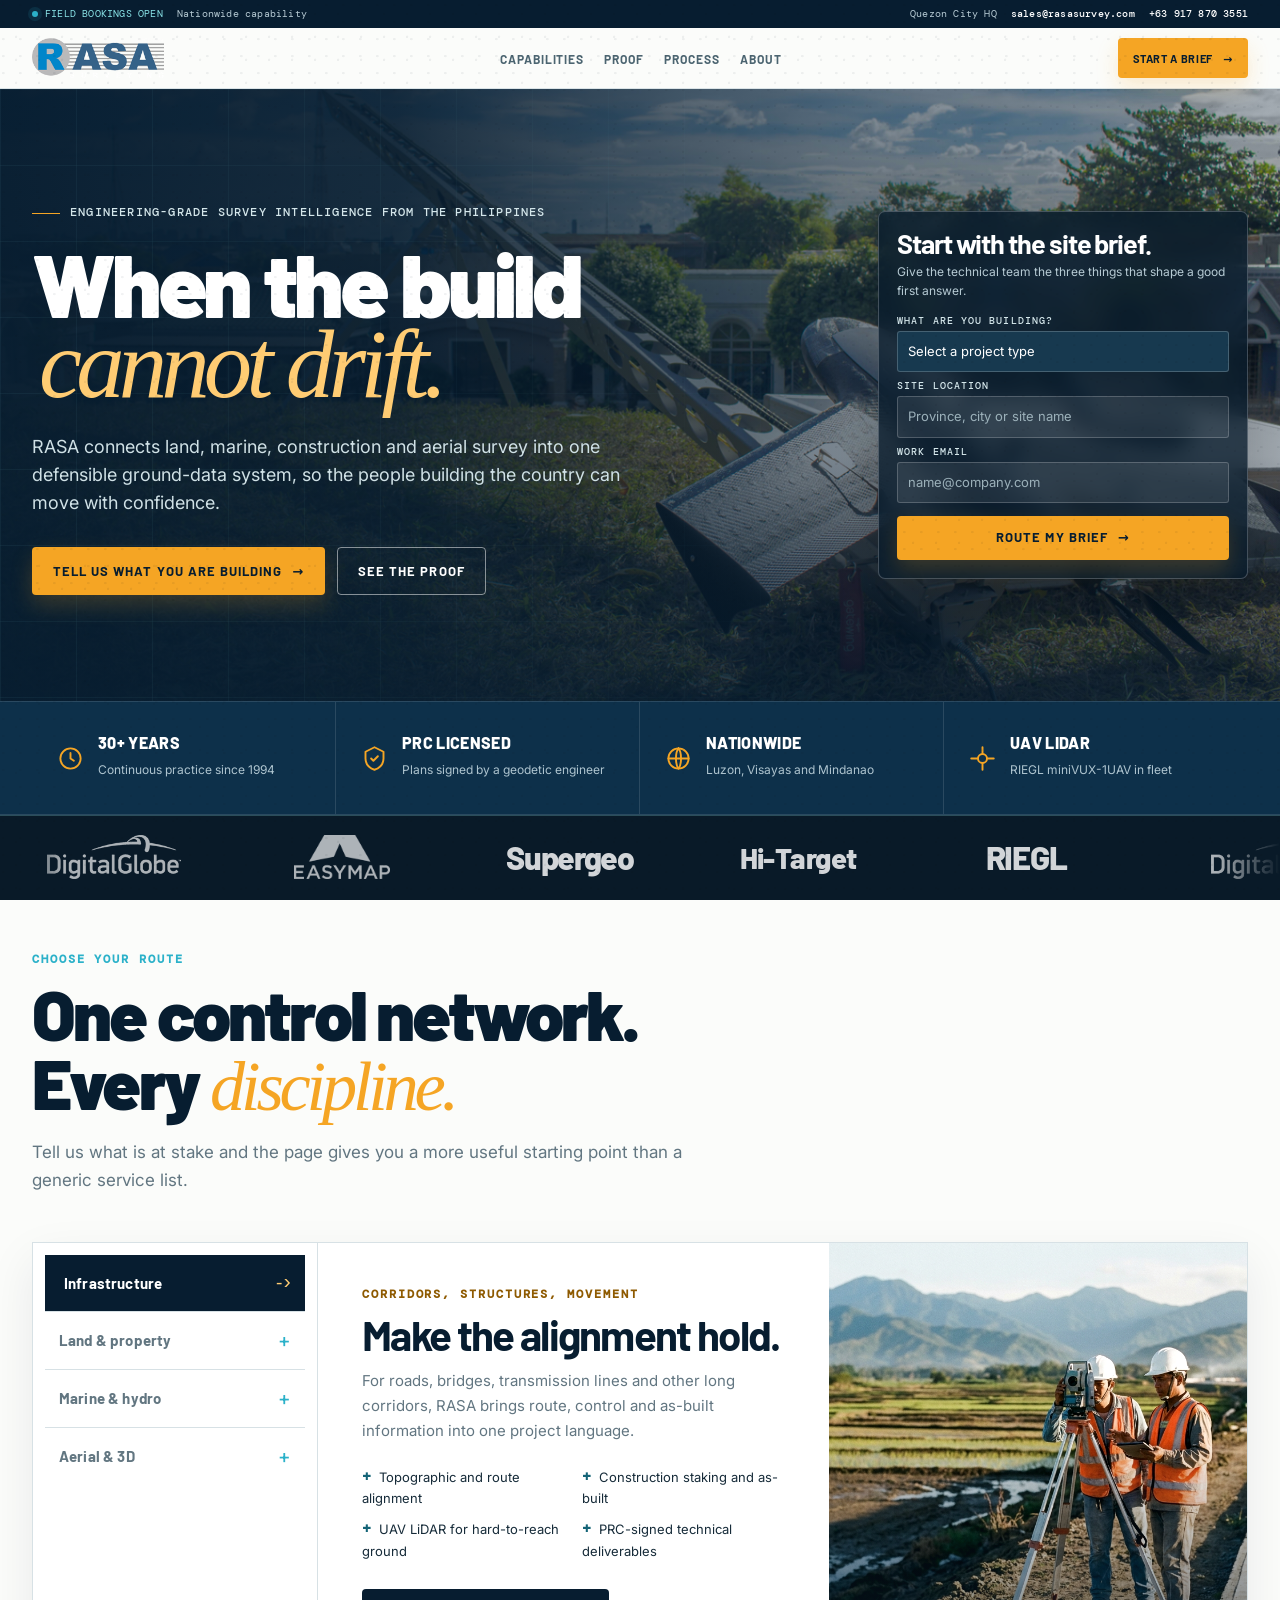
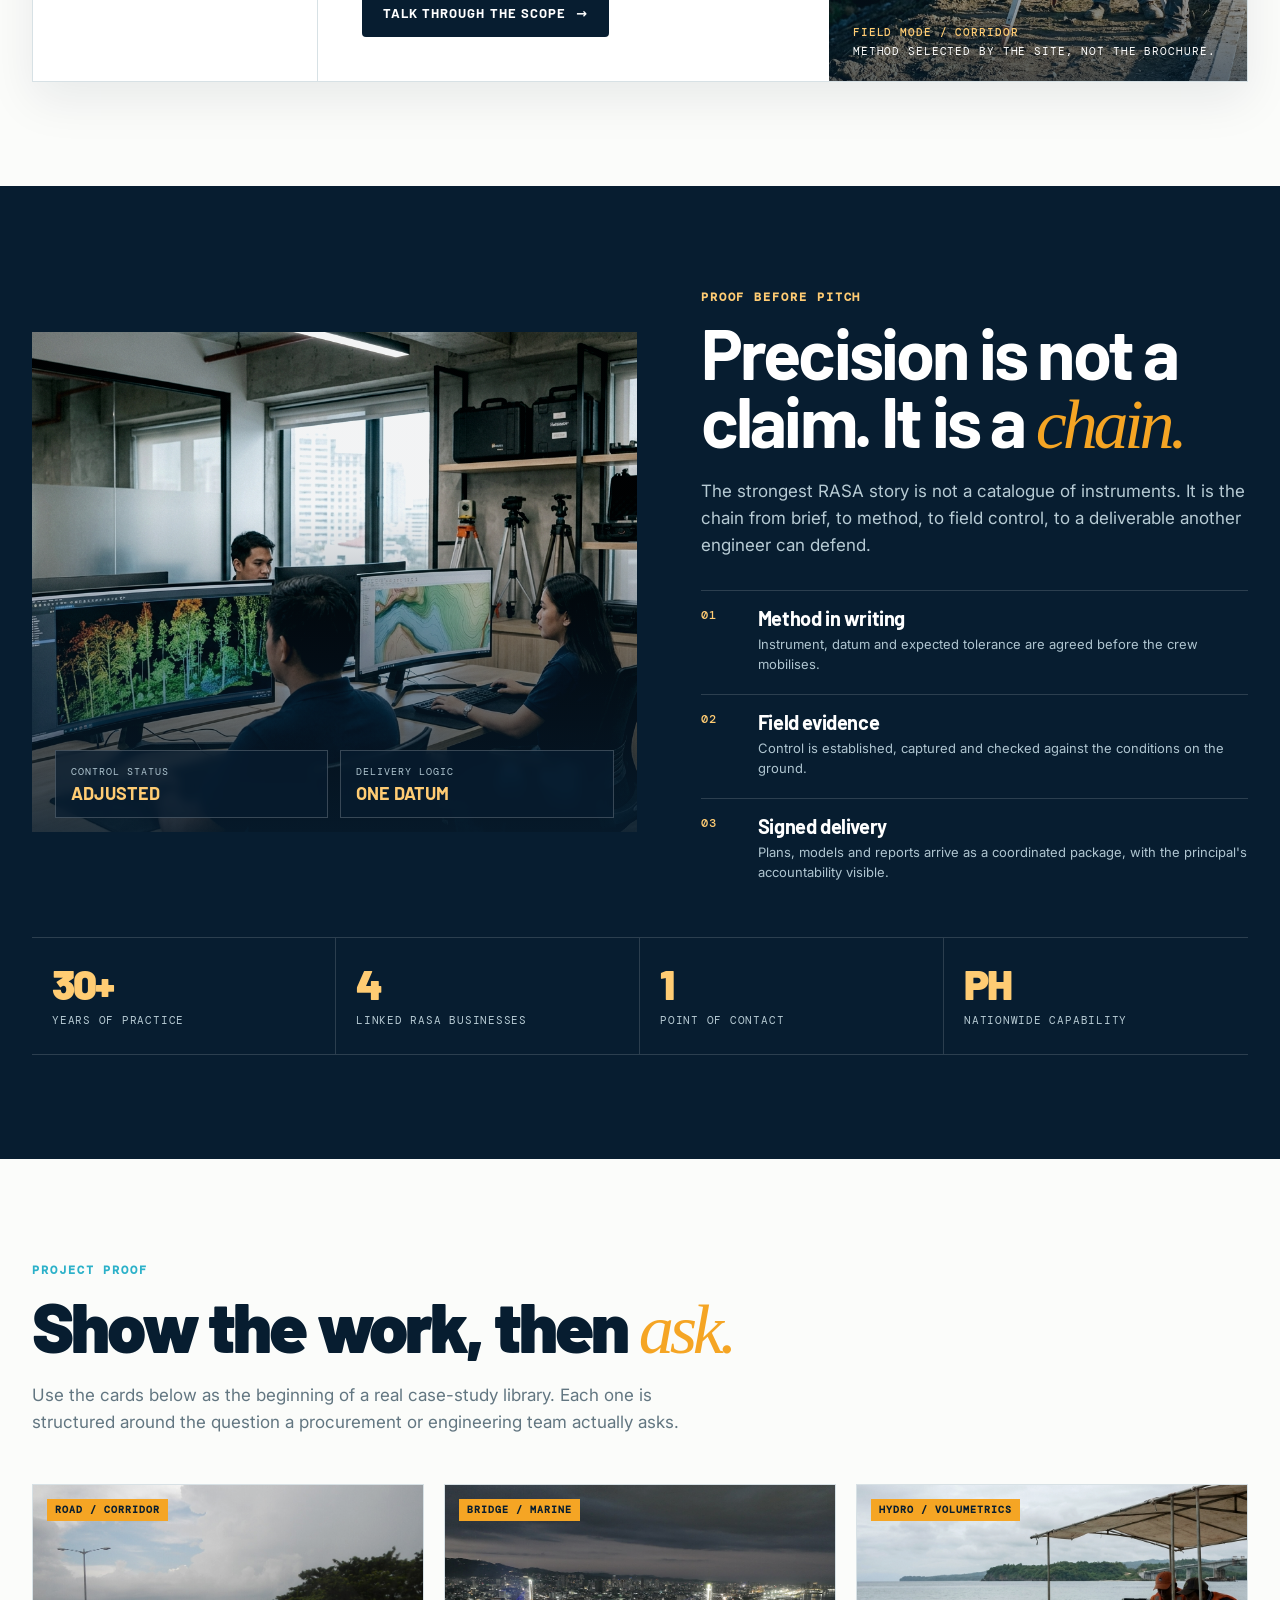
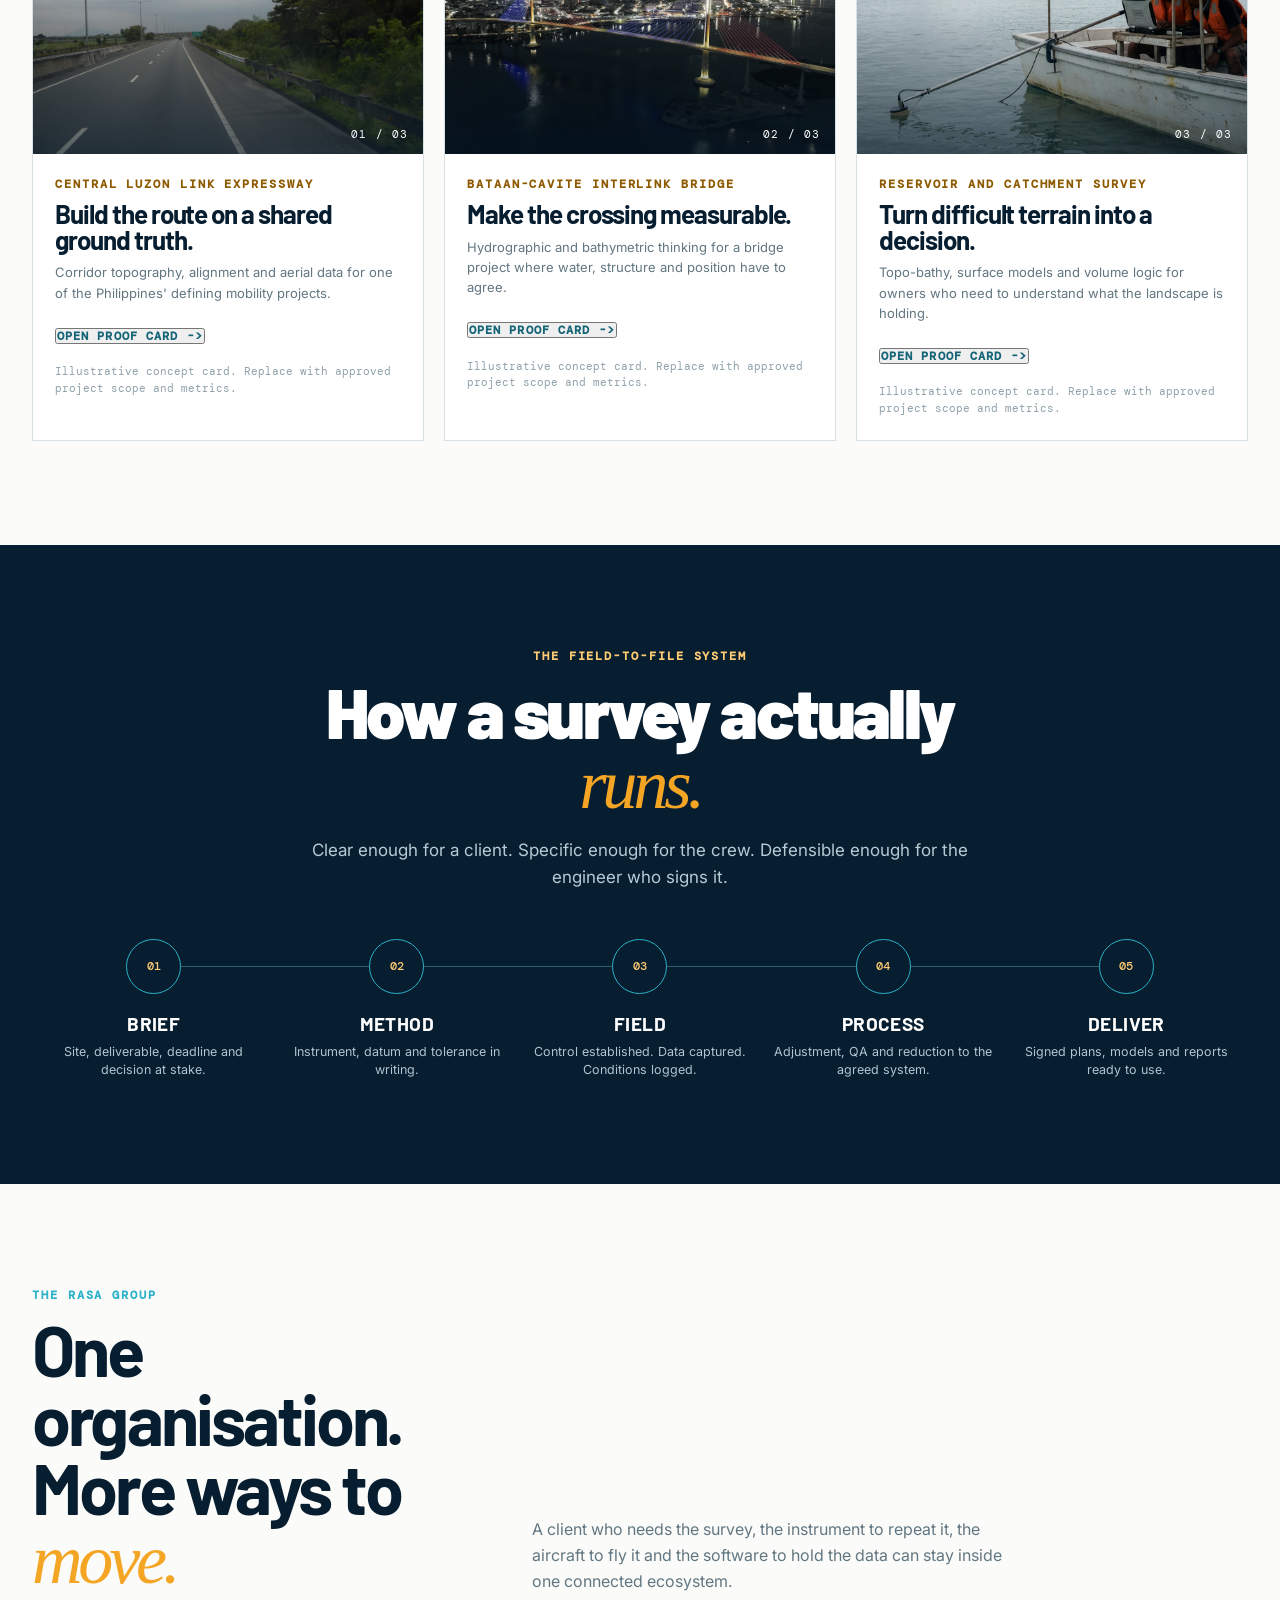
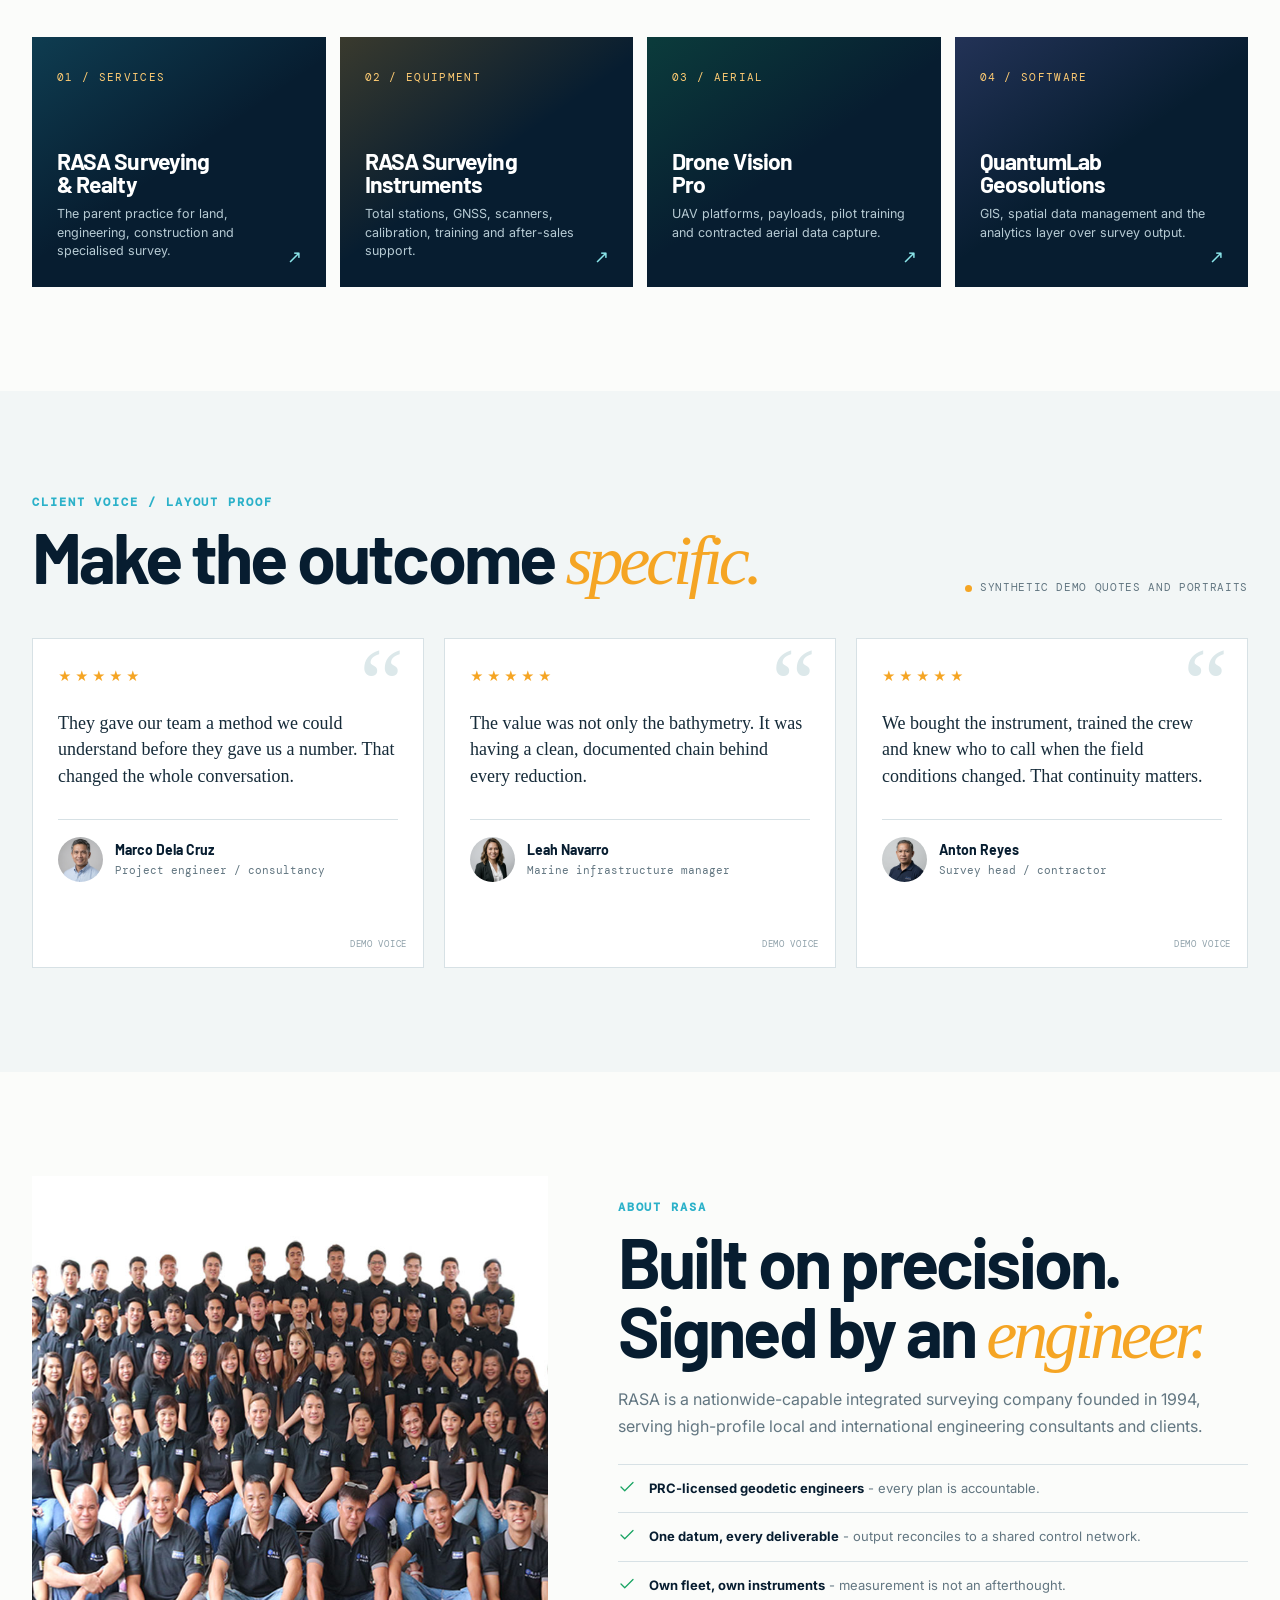
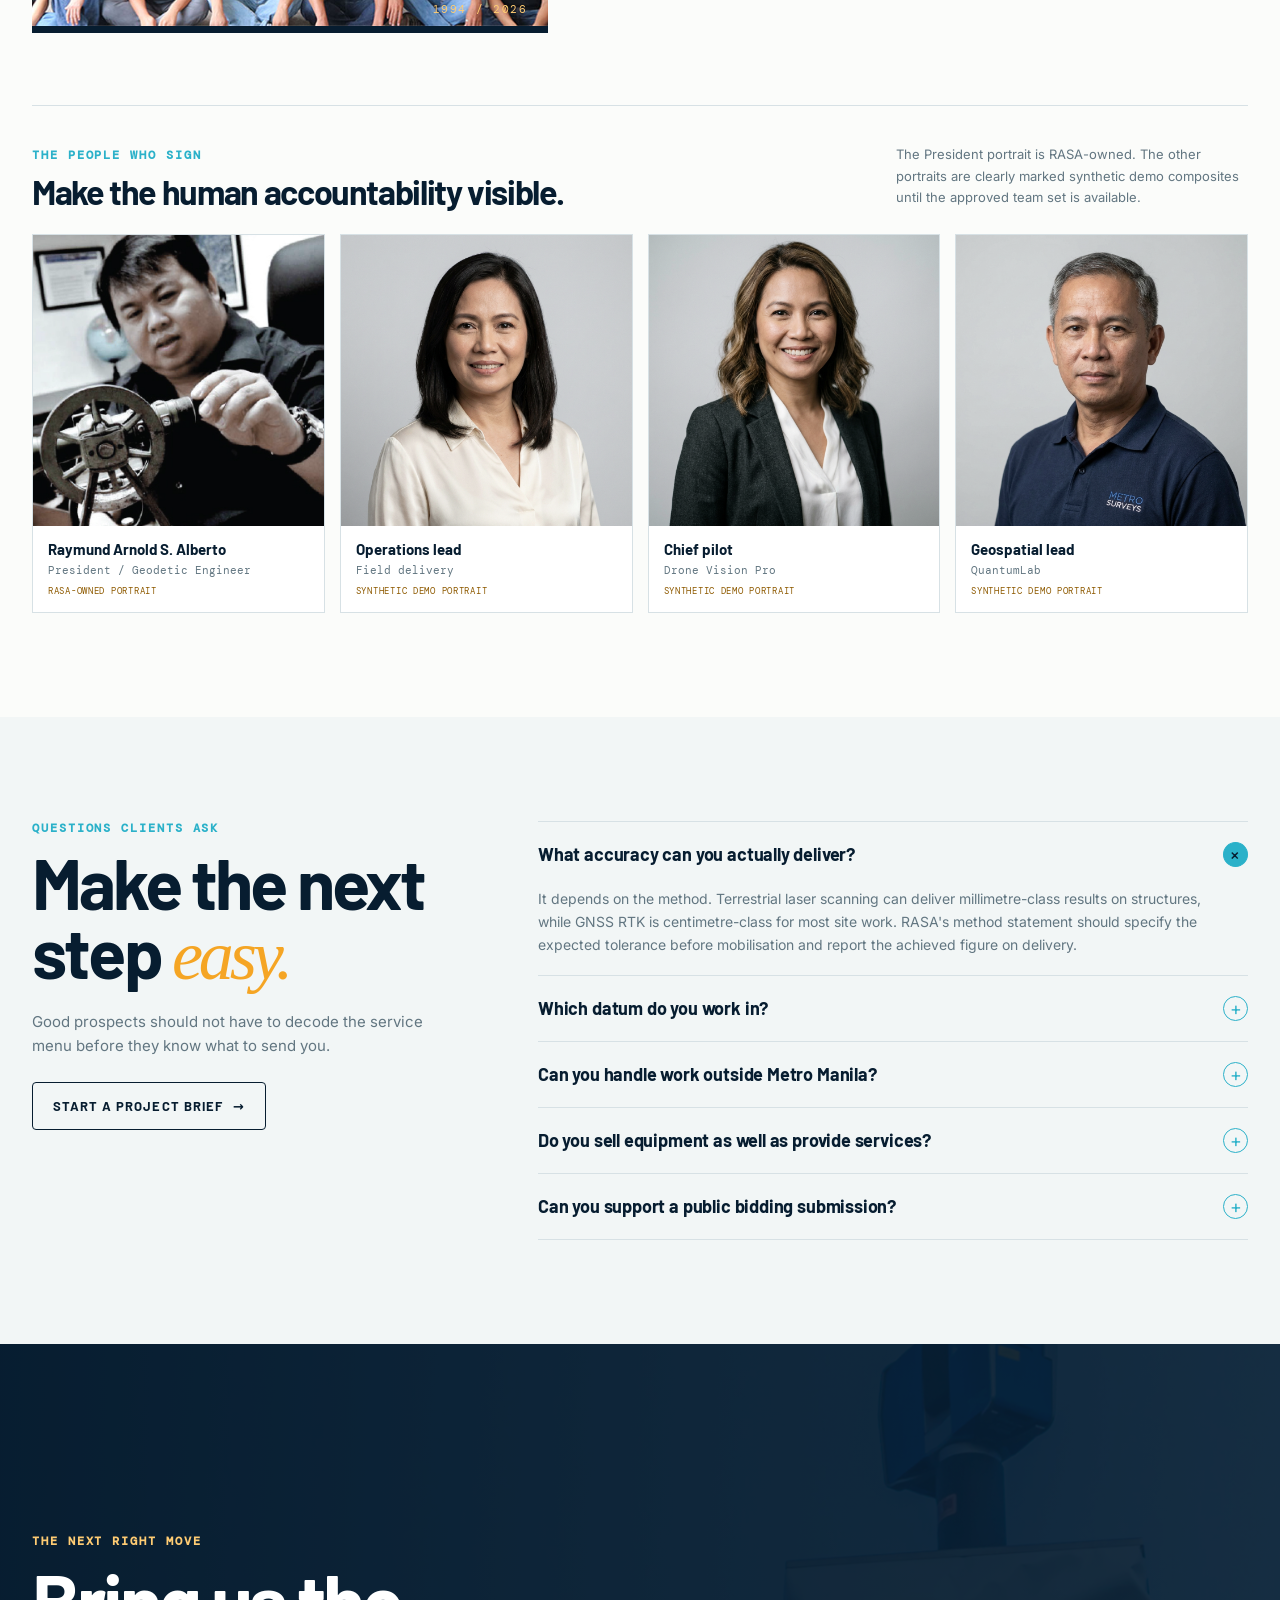
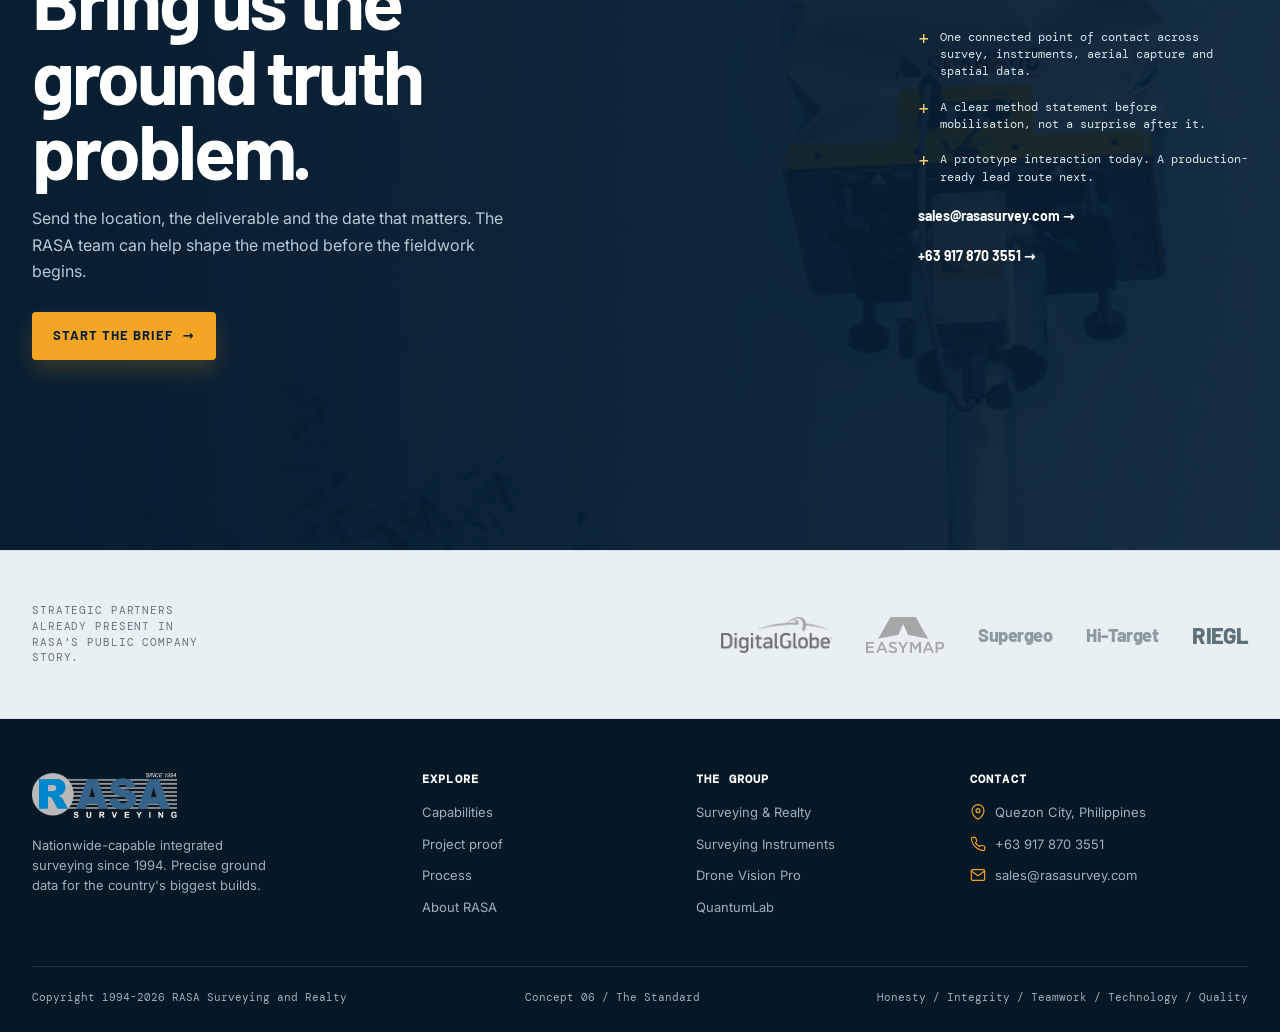
==== concepts/06-the-standard.html @ 4e01071c "Publish RASA Surveying website concept" ====
<!DOCTYPE html>
<html lang="en">
<head>
<meta charset="utf-8">
<meta name="viewport" content="width=device-width, initial-scale=1">
<meta name="description" content="RASA Surveying and Realty. Engineering-grade survey intelligence for Philippine infrastructure, land, marine, construction and aerial projects.">
<title>Concept 06 - The Standard - RASA</title>
<link rel="preconnect" href="https://fonts.googleapis.com">
<link rel="preconnect" href="https://fonts.gstatic.com" crossorigin>
<link href="https://fonts.googleapis.com/css2?family=Barlow:wght@500;600;700;800;900&family=DM+Mono:wght@400;500&family=Inter:wght@400;500;600;700&display=swap" rel="stylesheet">
<style>
:root{
  --navy:#071D30;--navy-2:#0D304A;--navy-3:#154A6B;--teal:#2BB1C9;--teal-2:#8AE4E8;
  --amber:#F5A524;--amber-2:#FFCC73;--ink:#162B39;--muted:#627681;--muted-2:#8FA1AA;
  --line:#D7E1E5;--surface:#F2F6F6;--paper:#FBFCFA;--white:#fff;--ok:#19A463;
  --display:'Barlow',system-ui,sans-serif;--body:'Inter',system-ui,sans-serif;--mono:'DM Mono',monospace;
  --ease:cubic-bezier(.23,1,.32,1);--max:1320px;
}
*{box-sizing:border-box;margin:0;padding:0}
html{scroll-behavior:smooth;scroll-padding-top:76px}
body{background:var(--paper);color:var(--ink);font:16px/1.65 var(--body);-webkit-font-smoothing:antialiased;padding-bottom:54px}
body::before{content:"";position:fixed;inset:0;z-index:1000;pointer-events:none;opacity:.06;mix-blend-mode:multiply;background-image:radial-gradient(circle at 20% 30%,#0b1f2b 0 1px,transparent 1.5px),radial-gradient(circle at 70% 60%,#0b1f2b 0 1px,transparent 1.5px);background-size:17px 17px,23px 23px}
a{color:inherit;text-decoration:none}button,input,select,textarea{font:inherit}button{cursor:pointer}img{max-width:100%}
.wrap{width:min(var(--max),calc(100% - 64px));margin:0 auto}.eyebrow{color:var(--teal);font:700 12px/1.2 var(--mono);letter-spacing:.16em;text-transform:uppercase;margin-bottom:13px}.eyebrow.light{color:var(--amber-2)}
h1,h2,h3,h4{font-family:var(--display);line-height:.98;letter-spacing:-.04em}h1 em,h2 em{font-family:Georgia,serif;font-style:italic;font-weight:400;letter-spacing:-.06em;color:var(--amber)}
.btn{display:inline-flex;align-items:center;justify-content:center;gap:10px;min-height:48px;border:1px solid transparent;border-radius:4px;padding:13px 20px;font:700 13px/1 var(--display);letter-spacing:.08em;text-transform:uppercase;transition:background-color .2s var(--ease),border-color .2s var(--ease),color .2s var(--ease),transform .14s var(--ease),box-shadow .2s var(--ease)}
.btn:hover{transform:translateY(-2px)}.btn:active{transform:scale(.97)}.btn-primary{background:var(--amber);color:var(--navy);box-shadow:0 10px 22px rgba(245,165,36,.2)}.btn-primary:hover{background:var(--amber-2);box-shadow:0 14px 30px rgba(245,165,36,.28)}.btn-ghost{border-color:rgba(255,255,255,.5);color:#fff;background:transparent}.btn-ghost:hover{border-color:#fff;background:#fff;color:var(--navy)}.btn-dark{background:var(--navy);color:#fff}.btn-dark:hover{background:var(--navy-3)}.btn-outline{border-color:var(--navy);color:var(--navy);background:transparent}.btn-outline:hover{background:var(--navy);color:#fff}
.icon{width:20px;height:20px;display:inline-block;flex:0 0 auto}.icon svg{width:100%;height:100%;stroke:currentColor;fill:none;stroke-width:1.7;stroke-linecap:round;stroke-linejoin:round}

/* top furniture */
.util{background:var(--navy);color:#B7CBD4;font:12px/1.2 var(--mono);letter-spacing:.02em}.util .wrap{height:38px;display:flex;align-items:center;justify-content:space-between;gap:20px}.util .left,.util .right{display:flex;align-items:center;gap:18px}.util b{color:#fff;font-weight:500}.util .pulse{display:inline-flex;align-items:center;gap:7px;color:var(--teal-2)}.util .pulse::before{content:"";width:6px;height:6px;border-radius:50%;background:var(--teal);box-shadow:0 0 0 4px rgba(43,177,201,.12)}
.nav{position:sticky;top:0;z-index:80;background:rgba(251,252,250,.94);backdrop-filter:blur(14px);border-bottom:1px solid rgba(215,225,229,.88)}.nav .wrap{height:76px;display:flex;align-items:center;justify-content:space-between;gap:28px}.logo img{display:block;width:154px;height:auto}.navlinks{display:flex;align-items:center;gap:27px;list-style:none}.navlinks a{padding:6px 0;border-bottom:2px solid transparent;color:#4C6571;font:700 13px/1 var(--display);letter-spacing:.08em;text-transform:uppercase;transition:color .2s var(--ease),border-color .2s var(--ease)}.navlinks a:hover,.navlinks a.active{color:var(--navy);border-color:var(--amber)}.menu-btn{display:none;border:0;background:transparent;color:var(--navy);font-size:26px;line-height:1}.nav-cta{white-space:nowrap}

/* hero */
.hero{position:relative;isolation:isolate;min-height:670px;overflow:hidden;background:var(--navy);color:#fff}.hero-media,.hero-media::after{position:absolute;inset:0}.hero-media img{width:100%;height:100%;object-fit:cover;object-position:58% 51%;filter:saturate(.86) contrast(1.08)}.hero-media::after{content:"";background:linear-gradient(90deg,rgba(7,29,48,.98) 0%,rgba(7,29,48,.91) 31%,rgba(7,29,48,.52) 66%,rgba(7,29,48,.36) 100%),linear-gradient(0deg,rgba(7,29,48,.72),transparent 40%)}.hero-grid{position:absolute;inset:0;opacity:.18;background-image:linear-gradient(rgba(138,228,232,.3) 1px,transparent 1px),linear-gradient(90deg,rgba(138,228,232,.3) 1px,transparent 1px);background-size:76px 76px;mask-image:linear-gradient(90deg,#000,transparent 74%)}.hero .wrap{position:relative;z-index:2;min-height:670px;display:grid;grid-template-columns:minmax(0,1fr) 370px;align-items:center;gap:74px;padding-top:72px;padding-bottom:72px}.hero-copy{max-width:760px}.hero-kicker{display:inline-flex;align-items:center;gap:10px;margin-bottom:22px;color:#D5E7EB;font:500 12px/1.3 var(--mono);letter-spacing:.1em;text-transform:uppercase}.hero-kicker::before{content:"";width:28px;height:1px;background:var(--amber)}.hero h1{max-width:750px;font-size:clamp(56px,7vw,100px);font-weight:900;line-height:.88;margin-bottom:26px}.hero h1 em{display:block;margin-left:7px;font-size:1.08em;color:var(--amber-2)}.hero .lede{max-width:610px;margin-bottom:31px;color:#D0E1E6;font-size:18px;line-height:1.55}.hero-actions{display:flex;align-items:center;gap:12px;flex-wrap:wrap}.hero-meta{display:flex;flex-wrap:wrap;gap:18px;margin-top:35px;padding-top:20px;border-top:1px solid rgba(255,255,255,.18);color:#B7CBD4;font:12px/1.4 var(--mono);text-transform:uppercase;letter-spacing:.06em}.hero-meta b{display:block;margin-bottom:3px;color:#fff;font:800 17px/1 var(--display);letter-spacing:-.01em}.brief-card{align-self:end;margin-bottom:12px;border:1px solid rgba(255,255,255,.22);border-radius:7px;background:rgba(8,28,44,.78);box-shadow:0 24px 70px rgba(0,0,0,.22);backdrop-filter:blur(10px);padding:25px}.brief-card::before{content:"01 / 03";display:block;margin-bottom:25px;color:var(--amber-2);font:500 11px/1 var(--mono);letter-spacing:.14em}.brief-card h2{font-size:30px;color:#fff;margin-bottom:9px}.brief-card p{margin-bottom:20px;color:#B7CBD4;font-size:13px;line-height:1.55}.field{margin-bottom:11px}.field label{display:block;margin-bottom:6px;color:#D5E7EB;font:500 10px/1.2 var(--mono);letter-spacing:.11em;text-transform:uppercase}.field input,.field select,.field textarea{width:100%;border:1px solid rgba(255,255,255,.2);border-radius:3px;background:rgba(255,255,255,.08);color:#fff;outline:none;padding:11px 12px;font-size:13px}.field select{appearance:none;background-color:#17394f}.field input::placeholder{color:#9CB1BA}.field input:focus,.field select:focus,.field textarea:focus{border-color:var(--teal-2);box-shadow:0 0 0 3px rgba(138,228,232,.12)}.brief-card .btn{width:100%;margin-top:5px}.form-note{margin-top:13px!important;margin-bottom:0!important;color:#8FA1AA!important;font-size:11px!important}.form-success{display:none;margin-top:14px;color:var(--teal-2);font:500 12px/1.45 var(--mono)}.brief-card.sent .form-success{display:block}
.folio{position:absolute;z-index:3;right:32px;bottom:25px;color:rgba(255,255,255,.58);font:11px/1 var(--mono);letter-spacing:.14em;text-transform:uppercase}.folio::before{content:"";display:inline-block;width:42px;height:1px;margin:0 10px 4px 0;background:var(--amber)}

/* proof rail */
.rail{background:var(--navy-2);color:#fff;border-top:1px solid rgba(255,255,255,.12);border-bottom:1px solid rgba(255,255,255,.12)}.rail .wrap{display:grid;grid-template-columns:repeat(4,1fr)}.rail-item{min-height:112px;display:flex;align-items:center;gap:14px;padding:22px 25px;border-right:1px solid rgba(255,255,255,.12)}.rail-item:last-child{border-right:0}.rail-item .icon{color:var(--amber);width:27px;height:27px}.rail-item b{display:block;margin-bottom:4px;color:#fff;font:800 16px/1 var(--display);letter-spacing:.02em;text-transform:uppercase}.rail-item span{color:#AFC5D0;font-size:12px;line-height:1.35}

/* shared section */
section{padding:104px 0}.section-head{max-width:760px;margin-bottom:48px}.section-head.center{margin-right:auto;margin-left:auto;text-align:center}.section-head h2{color:var(--navy);font-size:clamp(42px,5.5vw,72px);font-weight:900}.section-head p{max-width:60ch;margin-top:18px;color:var(--muted);font-size:17px;line-height:1.6}.section-head.center p{margin-right:auto;margin-left:auto}.surface{background:var(--surface)}.dark{background:var(--navy);color:#fff}.dark h2{color:#fff}.dark .section-head p{color:#B7CBD4}

/* service selector */
.selector{display:grid;grid-template-columns:285px minmax(0,1fr);border:1px solid var(--line);background:var(--white);box-shadow:0 18px 45px rgba(7,29,48,.08)}.selector-tabs{border-right:1px solid var(--line);padding:12px}.selector-tabs button{width:100%;display:flex;align-items:center;justify-content:space-between;gap:10px;border:0;border-bottom:1px solid var(--line);background:transparent;color:var(--muted);padding:19px 14px;text-align:left;font:700 15px/1.2 var(--display);letter-spacing:.01em;transition:background .2s var(--ease),color .2s var(--ease),padding .2s var(--ease)}.selector-tabs button:last-child{border-bottom:0}.selector-tabs button::after{content:"+";color:var(--teal);font:500 19px/1 var(--body)}.selector-tabs button:hover{padding-left:19px;color:var(--navy)}.selector-tabs button.active{background:var(--navy);color:#fff;padding-left:19px}.selector-tabs button.active::after{content:"->";color:var(--amber-2);font:500 14px/1 var(--mono)}.selector-panel{display:grid;grid-template-columns:1.1fr .9fr;min-height:390px}.selector-copy{padding:44px}.selector-copy .eyebrow{color:var(--amber-2)}.selector-copy h3{color:var(--navy);font-size:42px;margin-bottom:14px}.selector-copy p{max-width:52ch;color:var(--muted);font-size:15px}.selector-copy ul{display:grid;grid-template-columns:1fr 1fr;gap:10px 18px;margin:23px 0 27px;list-style:none;color:var(--ink);font-size:13px}.selector-copy li::before{content:"+";display:inline-block;margin-right:8px;color:var(--teal);font:700 15px/1 var(--mono)}.selector-media{position:relative;min-height:390px;background:var(--navy);overflow:hidden}.selector-media img{width:100%;height:100%;object-fit:cover;filter:saturate(.82) contrast(1.08)}.selector-media::after{content:"";position:absolute;inset:0;background:linear-gradient(0deg,rgba(7,29,48,.66),transparent 55%)}.media-caption{position:absolute;z-index:2;left:24px;right:24px;bottom:22px;color:#fff;font:11px/1.4 var(--mono);letter-spacing:.08em;text-transform:uppercase}.media-caption b{display:block;margin-bottom:4px;color:var(--amber-2);font-weight:500}

/* proof */
.proof-layout{display:grid;grid-template-columns:1.05fr .95fr;gap:64px;align-items:center}.proof-visual{position:relative;min-height:500px;background:var(--navy);overflow:hidden}.proof-visual img{width:100%;height:100%;min-height:500px;object-fit:cover;filter:saturate(.8) contrast(1.1)}.proof-visual::after{content:"";position:absolute;inset:0;background:linear-gradient(180deg,rgba(7,29,48,.05) 35%,rgba(7,29,48,.88));pointer-events:none}.readout{position:absolute;z-index:2;left:23px;right:23px;bottom:22px;display:grid;grid-template-columns:1fr 1fr;gap:12px}.readout-card{border:1px solid rgba(255,255,255,.2);background:rgba(7,29,48,.72);padding:15px;color:#fff;backdrop-filter:blur(5px)}.readout-card span{display:block;color:#AFC5D0;font:10px/1.2 var(--mono);letter-spacing:.1em;text-transform:uppercase}.readout-card b{display:block;margin-top:6px;font:700 18px/1 var(--display);color:var(--amber-2)}.proof-copy h2{font-size:clamp(43px,5.5vw,70px);color:#fff;margin-bottom:18px}.proof-copy>p{color:#B7CBD4;font-size:17px;line-height:1.6}.proof-list{display:grid;gap:20px;margin-top:31px}.proof-row{display:grid;grid-template-columns:42px 1fr;gap:15px;padding-top:18px;border-top:1px solid rgba(255,255,255,.15)}.proof-no{color:var(--amber-2);font:500 12px/1 var(--mono);letter-spacing:.1em}.proof-row h3{margin-bottom:5px;color:#fff;font-size:20px;letter-spacing:-.02em}.proof-row p{color:#AFC5D0;font-size:13px;line-height:1.55}
.numbers{display:grid;grid-template-columns:repeat(4,1fr);margin-top:55px;border-top:1px solid rgba(255,255,255,.15);border-bottom:1px solid rgba(255,255,255,.15)}.number{padding:26px 20px;border-right:1px solid rgba(255,255,255,.15)}.number:last-child{border-right:0}.number b{display:block;color:var(--amber-2);font:900 42px/.95 var(--display);letter-spacing:-.05em}.number span{display:block;margin-top:9px;color:#B7CBD4;font:11px/1.4 var(--mono);letter-spacing:.07em;text-transform:uppercase}

/* project proof */
.case-grid{display:grid;grid-template-columns:repeat(3,1fr);gap:20px}.case{background:#fff;border:1px solid var(--line);transition:transform .24s var(--ease),box-shadow .24s var(--ease),border-color .24s var(--ease)}.case:hover{transform:translateY(-6px);border-color:var(--teal);box-shadow:0 20px 44px rgba(7,29,48,.13)}.case-media{position:relative;aspect-ratio:1.45;overflow:hidden;background:var(--navy)}.case-media img{width:100%;height:100%;object-fit:cover;transition:transform .5s var(--ease);filter:saturate(.9) contrast(1.04)}.case:hover .case-media img{transform:scale(1.04)}.case-media::after{content:"";position:absolute;inset:0;background:linear-gradient(0deg,rgba(7,29,48,.58),transparent 55%)}.case-tag{position:absolute;z-index:2;top:14px;left:14px;padding:6px 8px;background:var(--amber);color:var(--navy);font:700 10px/1 var(--mono);letter-spacing:.1em;text-transform:uppercase}.case-index{position:absolute;z-index:2;right:15px;bottom:14px;color:#fff;font:11px/1 var(--mono);letter-spacing:.1em}.case-body{padding:23px 22px 24px}.case-body .eyebrow{color:var(--amber-2);margin-bottom:10px}.case-body h3{font-size:26px;color:var(--navy);margin-bottom:10px}.case-body p{color:var(--muted);font-size:13px;line-height:1.55;margin-bottom:18px}.case-link{display:inline-flex;align-items:center;gap:9px;color:var(--teal-2);font:700 12px/1 var(--mono);letter-spacing:.09em;text-transform:uppercase}.case-link::after{content:"->"}.case:hover .case-link{color:var(--navy)}.case-note{margin-top:16px;color:var(--muted-2);font:11px/1.5 var(--mono)}

/* process */
.process-grid{display:grid;grid-template-columns:repeat(5,1fr);position:relative;margin-top:24px}.process-grid::before{content:"";position:absolute;top:27px;left:8%;right:8%;height:1px;background:rgba(138,228,232,.33)}.step{position:relative;z-index:1;padding:0 12px;text-align:center}.step-no{width:55px;height:55px;display:grid;place-items:center;margin:0 auto 21px;border:1px solid var(--teal);border-radius:50%;background:var(--navy);color:var(--amber-2);font:500 12px/1 var(--mono);transition:background .2s var(--ease),color .2s var(--ease),transform .2s var(--ease)}.step:hover .step-no{background:var(--amber);color:var(--navy);transform:translateY(-4px)}.step h3{margin-bottom:9px;color:#fff;font-size:19px;text-transform:uppercase;letter-spacing:.02em}.step p{color:#AFC5D0;font-size:12.5px;line-height:1.5}

/* group */
.group-intro{display:grid;grid-template-columns:.75fr 1.25fr;gap:70px;align-items:end;margin-bottom:42px}.group-intro h2{font-size:clamp(43px,5.5vw,70px);color:var(--navy)}.group-intro p{max-width:50ch;color:var(--muted);font-size:16px}.group-grid{display:grid;grid-template-columns:repeat(4,1fr);gap:14px}.group-card{position:relative;min-height:250px;overflow:hidden;padding:25px;background:var(--navy);color:#fff}.group-card::before{content:"";position:absolute;inset:0;background:linear-gradient(145deg,rgba(43,177,201,.3),transparent 50%);opacity:.7}.group-card:nth-child(2)::before{background:linear-gradient(145deg,rgba(245,165,36,.3),transparent 50%)}.group-card:nth-child(3)::before{background:linear-gradient(145deg,rgba(25,164,99,.32),transparent 50%)}.group-card:nth-child(4)::before{background:linear-gradient(145deg,rgba(138,130,230,.3),transparent 50%)}.group-card>*{position:relative;z-index:1}.group-card .num{font:11px/1 var(--mono);color:var(--amber-2);letter-spacing:.12em}.group-card h3{margin-top:62px;font-size:23px;max-width:12ch}.group-card p{margin-top:10px;color:#B7CBD4;font-size:12.5px;line-height:1.48}.group-card .arrow{position:absolute;right:24px;bottom:21px;color:var(--teal-2);font:18px/1 var(--mono)}

/* testimonials */
.testimonial-section{background:var(--surface)}.testimonial-head{display:flex;justify-content:space-between;align-items:end;gap:25px;margin-bottom:42px}.testimonial-head h2{font-size:clamp(43px,5.5vw,70px);color:var(--navy)}.demo-badge{display:inline-flex;align-items:center;gap:8px;color:var(--muted);font:11px/1.4 var(--mono);letter-spacing:.06em;text-transform:uppercase}.demo-badge::before{content:"";width:7px;height:7px;border-radius:50%;background:var(--amber)}.testimonials{display:grid;grid-template-columns:repeat(3,1fr);gap:20px}.quote{position:relative;min-height:330px;padding:27px 25px 23px;border:1px solid var(--line);background:#fff}.quote::before{content:"\201C";position:absolute;top:10px;right:19px;color:#DCE8EA;font:100px/.7 Georgia,serif}.stars{color:var(--amber);font-size:13px;letter-spacing:3px}.quote blockquote{position:relative;z-index:1;margin:23px 0 30px;color:var(--ink);font:400 18px/1.46 Georgia,serif}.quote-person{display:flex;align-items:center;gap:12px;padding-top:17px;border-top:1px solid var(--line)}.quote-person img{width:45px;height:45px;border-radius:50%;object-fit:cover;filter:saturate(.8)}.quote-person b{display:block;color:var(--navy);font:700 14px/1.2 var(--display)}.quote-person span{display:block;margin-top:4px;color:var(--muted);font:11px/1.3 var(--mono)}.quote .demo-label{position:absolute;right:16px;bottom:18px;color:var(--muted-2);font:9px/1 var(--mono);letter-spacing:.08em;text-transform:uppercase}

/* about + leadership */
.about-grid{display:grid;grid-template-columns:.9fr 1.1fr;gap:70px;align-items:center}.about-photo{position:relative;min-height:450px;background:var(--navy);overflow:hidden}.about-photo img{width:100%;height:100%;min-height:450px;object-fit:cover}.about-photo::after{content:"1994 / 2026";position:absolute;right:20px;bottom:18px;color:var(--amber-2);font:11px/1 var(--mono);letter-spacing:.15em}.about-copy h2{font-size:clamp(43px,5.5vw,70px);color:var(--navy);margin-bottom:17px}.about-copy>p{color:var(--muted);font-size:16px}.checks{display:grid;gap:0;margin-top:25px;list-style:none}.checks li{display:grid;grid-template-columns:20px 1fr;gap:11px;padding:13px 0;border-top:1px solid var(--line);color:var(--muted);font-size:13px}.checks .icon{width:18px;height:18px;color:var(--ok)}.checks b{color:var(--navy);font-weight:700}.leadership{margin-top:72px;padding-top:38px;border-top:1px solid var(--line)}.leadership-head{display:flex;justify-content:space-between;gap:20px;align-items:end;margin-bottom:26px}.leadership-head h3{font-size:34px;color:var(--navy)}.leadership-head p{max-width:44ch;color:var(--muted);font-size:13px}.team{display:grid;grid-template-columns:repeat(4,1fr);gap:15px}.member{background:#fff;border:1px solid var(--line)}.member-photo{aspect-ratio:1/1;overflow:hidden;background:var(--navy)}.member-photo img{width:100%;height:100%;object-fit:cover;filter:saturate(.8)}.member-copy{padding:14px 15px 16px}.member-copy b{display:block;color:var(--navy);font:700 15px/1.2 var(--display)}.member-copy span{display:block;margin-top:5px;color:var(--muted);font:11px/1.35 var(--mono)}.member-copy small{display:block;margin-top:9px;color:var(--amber-2);font:9px/1 var(--mono);letter-spacing:.08em;text-transform:uppercase}

/* faq */
.faq-grid{display:grid;grid-template-columns:.75fr 1.25fr;gap:80px}.faq-intro h2{color:var(--navy);font-size:clamp(43px,5.5vw,70px)}.faq-intro p{margin-top:19px;color:var(--muted);font-size:15px}.faq{border-top:1px solid var(--line)}.faq-item{border-bottom:1px solid var(--line)}.faq-item button{width:100%;display:flex;align-items:center;justify-content:space-between;gap:20px;padding:20px 0;border:0;background:transparent;color:var(--navy);text-align:left;font:700 18px/1.3 var(--display);letter-spacing:-.01em}.faq-item button span{display:grid;place-items:center;width:25px;height:25px;border:1px solid var(--teal);border-radius:50%;color:var(--teal);font:400 18px/1 var(--body);transition:transform .25s var(--ease),background .25s var(--ease),color .25s var(--ease)}.faq-item.open button span{transform:rotate(45deg);background:var(--teal);color:var(--navy)}.faq-answer{max-height:0;overflow:hidden;transition:max-height .3s var(--ease)}.faq-item.open .faq-answer{max-height:180px}.faq-answer p{padding:0 44px 19px 0;color:var(--muted);font-size:14px;line-height:1.65}

/* final CTA and footer */
.final-cta{position:relative;overflow:hidden;background:var(--navy);color:#fff}.final-cta::before{content:"";position:absolute;inset:0;opacity:.32;background:linear-gradient(90deg,rgba(7,29,48,.98),rgba(7,29,48,.72)),url('../assets/img/rasa-topographicsystems.jpg') center/cover}.final-cta .wrap{position:relative;z-index:1;display:grid;grid-template-columns:1fr .75fr;gap:80px;align-items:center;padding-top:86px;padding-bottom:86px}.final-cta h2{font-size:clamp(47px,6vw,82px);max-width:11ch}.final-cta p{max-width:50ch;margin:18px 0 27px;color:#B7CBD4;font-size:16px}.final-cta .cta-side{justify-self:end;max-width:330px}.cta-side .mini{display:flex;gap:11px;align-items:start;margin-bottom:18px;color:#D5E7EB;font:12px/1.45 var(--mono)}.cta-side .mini::before{content:"+";color:var(--amber-2);font-size:19px;line-height:1}.cta-side .contact{display:block;margin-top:20px;color:#fff;font:700 14px/1.4 var(--display)}.cta-side .contact:hover{color:var(--amber-2)}footer{background:#061725;color:#9BB2BD;padding:54px 0 26px}.footer-grid{display:grid;grid-template-columns:1.5fr 1fr 1fr 1.2fr;gap:42px;padding-bottom:38px;border-bottom:1px solid rgba(255,255,255,.12)}footer .logo img{width:145px;filter:brightness(0) invert(1);opacity:.92}footer .footer-brand p{max-width:31ch;margin-top:17px;font-size:13px;line-height:1.55}footer h4{margin-bottom:17px;color:#fff;font:700 12px/1 var(--mono);letter-spacing:.1em;text-transform:uppercase}footer ul{list-style:none}footer li{margin-bottom:10px;font-size:13px}footer a:hover{color:var(--amber-2)}.contact-row{display:flex;gap:9px;margin-bottom:10px;font-size:13px}.contact-row .icon{width:16px;height:16px;color:var(--amber);margin-top:2px}.footer-bottom{display:flex;justify-content:space-between;gap:20px;flex-wrap:wrap;padding-top:23px;font:11px/1.4 var(--mono)}

/* concept controls */
.cbar{position:fixed;left:0;right:0;bottom:0;z-index:200;height:54px;display:flex;align-items:center;justify-content:space-between;gap:18px;padding:0 19px;background:#090D10;border-top:1px solid rgba(255,255,255,.14);color:#8FA3B0;font:11px/1 var(--mono)}.cbar a,.cbar button{border:1px solid rgba(255,255,255,.18);border-radius:2px;background:transparent;color:#9CB1BA;padding:7px 10px;font:11px/1 var(--mono);letter-spacing:.08em;text-transform:uppercase;transition:color .2s var(--ease),border-color .2s var(--ease),background .2s var(--ease)}.cbar a:hover,.cbar button:hover{border-color:var(--teal);color:#fff}.cbar a.active{border-color:var(--teal);background:var(--teal);color:#061725}.cbar-left,.cbar-right{display:flex;align-items:center;gap:5px;flex-wrap:wrap}.cbar .name{margin-right:11px;color:#fff;text-transform:uppercase;letter-spacing:.08em}.cbar .tag{margin-left:8px;border:1px solid rgba(245,165,36,.5);padding:5px 8px;color:var(--amber-2);font-size:9px;letter-spacing:.16em}.modal{position:fixed;inset:0;z-index:300;display:none;place-items:center;padding:20px;background:rgba(3,13,22,.76);backdrop-filter:blur(9px)}.modal.show{display:grid}.modal-card{position:relative;width:min(700px,100%);max-height:90vh;overflow:auto;background:var(--paper);padding:36px}.modal-close{position:absolute;right:17px;top:15px;border:0;background:transparent;color:var(--muted);font-size:25px}.modal-card .eyebrow{color:var(--amber-2)}.modal-card h2{margin-bottom:13px;color:var(--navy);font-size:45px}.modal-card p{color:var(--muted);font-size:15px}.modal-facts{display:grid;grid-template-columns:repeat(3,1fr);gap:10px;margin:24px 0}.modal-facts div{padding:13px;background:var(--surface);border:1px solid var(--line)}.modal-facts span{display:block;color:var(--muted);font:10px/1.2 var(--mono);text-transform:uppercase}.modal-facts b{display:block;margin-top:5px;color:var(--navy);font:700 14px/1.2 var(--display)}
body.show-ph .stand-in,body.show-ph .synthetic{outline:3px dashed var(--amber);outline-offset:-3px;filter:saturate(.45)}body.show-ph .demo-badge,body.show-ph .demo-label{color:var(--amber)}

@media(max-width:1080px){.hero .wrap{grid-template-columns:minmax(0,1fr) 320px;gap:34px}.navlinks{gap:18px}.selector-panel{grid-template-columns:1fr .85fr}.proof-layout{gap:38px}.group-grid{grid-template-columns:repeat(2,1fr)}.footer-grid{grid-template-columns:1.3fr 1fr 1fr}}
@media(max-width:860px){.util .right{display:none}.navlinks{display:none}.menu-btn{display:block}.nav .wrap{height:68px}.navlinks.open{position:absolute;display:flex;top:68px;left:0;right:0;align-items:stretch;flex-direction:column;gap:0;padding:10px 32px 16px;background:var(--paper);border-bottom:1px solid var(--line);box-shadow:0 18px 30px rgba(7,29,48,.1)}.navlinks.open a{padding:13px 0}.hero .wrap{grid-template-columns:1fr;min-height:auto;padding-top:95px;padding-bottom:75px}.brief-card{align-self:start;width:min(100%,490px)}.hero{min-height:auto}.hero h1{max-width:670px}.rail .wrap{grid-template-columns:repeat(2,1fr)}.rail-item:nth-child(2){border-right:0}.rail-item:nth-child(-n+2){border-bottom:1px solid rgba(255,255,255,.12)}section{padding:80px 0}.selector{grid-template-columns:1fr}.selector-tabs{display:grid;grid-template-columns:repeat(2,1fr);border-right:0;border-bottom:1px solid var(--line)}.selector-tabs button{border-right:1px solid var(--line);padding:15px 12px;font-size:13px}.selector-tabs button:nth-child(2n){border-right:0}.selector-tabs button:nth-last-child(-n+2){border-bottom:0}.selector-panel{grid-template-columns:1fr}.selector-media{min-height:270px;order:-1}.selector-copy{padding:34px}.proof-layout,.about-grid,.faq-grid{grid-template-columns:1fr}.proof-visual,.proof-visual img{min-height:360px}.numbers{margin-top:35px}.case-grid{grid-template-columns:1fr 1fr}.process-grid{grid-template-columns:repeat(3,1fr);gap:35px 10px}.process-grid::before{display:none}.testimonial-head,.leadership-head{align-items:start;flex-direction:column}.testimonials{grid-template-columns:1fr 1fr}.team{grid-template-columns:repeat(2,1fr)}.final-cta .wrap{grid-template-columns:1fr;gap:30px}.final-cta .cta-side{justify-self:start}.footer-grid{grid-template-columns:1fr 1fr}}
@media(max-width:560px){body{font-size:15px}.wrap{width:min(var(--max),calc(100% - 36px))}.util .left{font-size:10px}.nav .wrap{width:calc(100% - 36px)}.logo img{width:135px}.hero .wrap{padding-top:70px}.hero h1{font-size:clamp(49px,15vw,72px)}.hero .lede{font-size:16px}.hero-actions .btn{width:100%}.hero-meta{gap:12px 18px}.brief-card{padding:21px}.rail .wrap,.case-grid,.testimonials,.group-grid,.numbers{grid-template-columns:1fr}.rail-item{border-right:0!important;border-bottom:1px solid rgba(255,255,255,.12)}.rail-item:last-child{border-bottom:0}.section-head h2,.proof-copy h2,.about-copy h2,.faq-intro h2,.testimonial-head h2{font-size:48px}.selector-tabs{grid-template-columns:1fr}.selector-tabs button{border-right:0!important;border-bottom:1px solid var(--line)!important}.selector-tabs button:last-child{border-bottom:0!important}.selector-copy{padding:27px 22px}.selector-copy h3{font-size:37px}.selector-copy ul{grid-template-columns:1fr}.proof-visual,.proof-visual img{min-height:280px}.readout{grid-template-columns:1fr 1fr;left:12px;right:12px;bottom:12px}.readout-card{padding:11px}.readout-card b{font-size:15px}.number{border-right:0;border-bottom:1px solid rgba(255,255,255,.15);padding:23px 18px}.number:last-child{border-bottom:0}.process-grid{grid-template-columns:1fr 1fr}.step{padding:0 4px}.step h3{font-size:16px}.about-photo,.about-photo img{min-height:280px}.team{grid-template-columns:1fr 1fr}.faq-item button{font-size:16px}.final-cta .wrap{padding-top:65px;padding-bottom:65px}.final-cta h2{font-size:55px}.footer-grid{grid-template-columns:1fr}.footer-bottom{flex-direction:column}.cbar{height:auto;min-height:54px;padding:8px 12px}.cbar .name,.cbar .tag{display:none}.cbar-left,.cbar-right{gap:4px}.cbar a,.cbar button{padding:6px 7px;font-size:9px}.modal-card{padding:28px 22px}.modal-card h2{font-size:38px}.modal-facts{grid-template-columns:1fr}.folio{right:18px}}
/* Light-surface contrast and proof-strip finish */
:root{--amber-ink:#8E5A00;--teal-ink:#146477}
.selector-copy .eyebrow,.case-body .eyebrow,.modal-card .eyebrow{color:var(--amber-ink)}
.selector-copy li::before{color:var(--teal-ink)}
.case-link{color:var(--teal-ink)}
.member-copy small{color:var(--amber-ink)}
.partner-strip{padding:52px 0;background:#E8F0F1;border-top:1px solid var(--line);border-bottom:1px solid var(--line)}
.partner-strip .wrap{display:flex;align-items:center;justify-content:space-between;gap:28px}
.partner-strip p{max-width:26ch;color:var(--muted);font:11px/1.45 var(--mono);letter-spacing:.08em;text-transform:uppercase}
.partner-logos{display:flex;align-items:center;justify-content:flex-end;gap:34px;flex-wrap:wrap}
.partner-logos img{max-width:128px;max-height:36px;width:auto;height:auto;opacity:.66;filter:grayscale(1)}
.partner-logos .riegl{color:#5E7078;font:800 22px/1 var(--display);letter-spacing:-.03em}
.partner-logos .partner-wordmark{color:#5E7078;font:800 18px/1 var(--display);letter-spacing:-.03em;opacity:.66;white-space:nowrap}
@media(max-width:860px){.partner-strip .wrap{align-items:flex-start;flex-direction:column}.partner-logos{justify-content:flex-start;gap:20px}}
/* Hero partner logo marquee */
 .hero{--partner-rail-reserve:0px;min-height:560px}
.hero-media{z-index:0}
.hero-grid{z-index:1}
 .hero > .wrap{min-height:560px;padding:32px 0;gap:48px}
 .hero .folio{bottom:32px}
 .hero-partners{position:relative;right:auto;bottom:auto;left:auto;z-index:4;padding:14px 0 16px;background:rgba(5,22,36,.98);border-top:1px solid rgba(138,228,232,.26)}
.hero-partners-window{width:100%;overflow:hidden;mask-image:linear-gradient(90deg,transparent,#000 5%,#000 95%,transparent);-webkit-mask-image:linear-gradient(90deg,transparent,#000 5%,#000 95%,transparent)}
.hero-partner-track{display:flex;width:max-content;animation:hero-partner-marquee 40s linear infinite;will-change:transform;transform:translateZ(0)}
 .hero-partner-set{display:flex;align-items:center;gap:48px;padding:0 48px 0 24px;flex:0 0 auto;justify-content:flex-start}
 .hero-partner-mark{display:flex;align-items:center;justify-content:center;min-width:180px;flex:0 0 180px;height:54px;opacity:.82;transition:opacity .2s var(--ease)}
.hero-partner-mark:hover{opacity:1}
 .hero-partner-mark img{display:block;width:auto;height:44px;max-width:210px;max-height:44px;object-fit:contain;filter:grayscale(1) brightness(0) invert(1);opacity:.82}
 .hero-partner-mark.wordmark{color:#fff;font:800 32px/1 var(--display);letter-spacing:-.04em;white-space:nowrap}
 .hero-partner-mark.hitarget-wordmark{font-size:29px;letter-spacing:-.02em}
 .hero-partner-mark.riegl{color:#fff;font:800 33px/1 var(--display);letter-spacing:-.04em}
.hero-partners:hover .hero-partner-track{animation-play-state:paused}
@keyframes hero-partner-marquee{from{transform:translateX(-33.333333%)}to{transform:translateX(0)}}
@media(max-width:860px){.hero{min-height:auto;--partner-rail-reserve:56px}.hero > .wrap{min-height:auto;padding:95px 0 var(--partner-rail-reserve)}.hero-partners{padding:8px 0 10px}.hero-partner-track{animation-duration:32s}.hero-partner-set{gap:28px;padding:0 24px 0 18px}.hero-partner-mark{min-width:118px;flex-basis:118px;height:28px}.hero-partner-mark img{height:30px;max-width:122px;max-height:30px}.hero-partner-mark.wordmark{font-size:21px}.hero-partner-mark.hitarget-wordmark{font-size:18px}.hero-partner-mark.riegl{font-size:20px}}
@media(max-width:560px){.hero{--partner-rail-reserve:52px}.hero > .wrap{padding:70px 0 var(--partner-rail-reserve)}.hero .folio{bottom:52px}}
@media(prefers-reduced-motion:reduce){.hero-partner-track{width:100%;animation:none}.hero-partner-set[aria-hidden="true"]{display:none}.hero-partner-set{width:100%;min-width:100%;flex-basis:100%;flex-wrap:wrap;justify-content:center;gap:16px;padding:0 18px}}
@media(prefers-reduced-motion:reduce) and (max-width:560px){.hero{--partner-rail-reserve:96px}}
 @media(min-width:861px){.brief-card{align-self:center;justify-self:end;padding:18px;margin-bottom:0}.brief-card::before{margin-bottom:16px}.brief-card h2{font-size:27px;margin-bottom:7px}.brief-card p{margin-bottom:14px;font-size:12px}.field{margin-bottom:8px}.field label{margin-bottom:4px}.field input,.field select,.field textarea{padding:9px 10px}.brief-card .btn{min-height:44px;padding:11px 14px}.form-note{margin-top:9px!important}}
@media(max-width:860px){.hero-copy{min-width:0}.nav-cta{min-height:42px;padding:11px 14px;font-size:11px;letter-spacing:.06em}}
@media(max-width:560px){.nav .wrap{gap:10px}.logo img{width:115px}.menu-btn{font-size:24px}.nav-cta{min-height:38px;padding:9px 10px;font-size:9px;letter-spacing:.05em}}
 /* Compact desktop chrome keeps the hero, proof rail and partner marquee in the same first view. */
.util{font-size:10px}.util .wrap{height:28px}.util .left,.util .right{gap:14px}
.nav .wrap{height:60px;gap:18px}.logo img{width:132px}.navlinks{gap:20px}.navlinks a{font-size:12px}.nav-cta{min-height:40px;padding:10px 14px;font-size:11px;letter-spacing:.06em}
.brief-card::before{display:none}
#brief{scroll-margin-top:76px}
#capabilities{padding-top:52px}
@media(max-width:860px){.nav .wrap{height:58px}.navlinks.open{top:58px}}
@media(max-width:860px){#capabilities{padding-top:64px}}

/* Final hero framing: the opening view is composed, while the full site remains available below. */
body{padding-bottom:0;background:var(--paper)}
.cbar{display:none}
footer .logo img{filter:none;opacity:1}
.nav{position:sticky;top:0;z-index:120}
.nav.is-scrolled{box-shadow:0 10px 28px rgba(7,29,48,.14)}
.back-top{position:fixed;right:24px;bottom:24px;z-index:150;display:inline-flex;align-items:center;gap:9px;min-height:44px;padding:12px 14px;border:1px solid rgba(7,29,48,.16);border-radius:4px;background:var(--amber);color:var(--navy);font:700 11px/1 var(--display);letter-spacing:.08em;text-transform:uppercase;box-shadow:0 10px 24px rgba(7,29,48,.2);opacity:0;visibility:hidden;pointer-events:none;transform:translateY(8px);transition:opacity .2s var(--ease),transform .2s var(--ease),visibility .2s var(--ease)}
.back-top.is-visible{opacity:1;visibility:visible;pointer-events:auto;transform:none}
.back-top:hover{background:var(--amber-2);transform:translateY(-2px)}
@media(min-width:861px){
  html,body{height:auto;overflow:auto}
  .nav .wrap{justify-content:space-between}
  .hero,.hero > .wrap{height:calc(100vh - 288px);min-height:calc(100vh - 288px)}
 }
@media(max-width:860px){.back-top{right:16px;bottom:16px;min-height:42px;padding:11px 12px}}
@media(prefers-reduced-motion:reduce){.back-top{transition:none}}
</style>
<link rel="stylesheet" href="../assets/polish.css">
</head>
<body>

<div class="util"><div class="wrap"><div class="left"><span class="pulse">FIELD BOOKINGS OPEN</span><span>Nationwide capability</span></div><div class="right"><span>Quezon City HQ</span><span><b>sales@rasasurvey.com</b></span><span><b>+63 917 870 3551</b></span></div></div></div>

<nav class="nav" aria-label="Primary navigation"><div class="wrap">
  <a class="logo" href="#top" aria-label="RASA Surveying and Realty home"><img src="../assets/img/rasa-logo.png" alt="RASA Surveying and Realty"></a>
  <button class="menu-btn" aria-label="Open navigation" aria-expanded="false">&#9776;</button>
  <ul class="navlinks">
    <li><a href="#capabilities">Capabilities</a></li><li><a href="#proof">Proof</a></li><li><a href="#process">Process</a></li><li><a href="#about">About</a></li>
  </ul>
  <a class="btn btn-primary nav-cta" href="#top">Start a brief <span aria-hidden="true">&#8594;</span></a>
</div></nav>

<header class="hero" id="top">
  <div class="hero-media"><img src="../assets/img/rasa-uavdrone-1.jpg" alt="RASA fixed-wing survey UAV on a launch catapult with the Manila skyline behind"></div><div class="hero-grid"></div>
  <div class="wrap">
    <div class="hero-copy">
      <div class="hero-kicker">Engineering-grade survey intelligence from the Philippines</div>
      <h1>When the build <em>cannot drift.</em></h1>
      <p class="lede">RASA connects land, marine, construction and aerial survey into one defensible ground-data system, so the people building the country can move with confidence.</p>
      <div class="hero-actions"><a class="btn btn-primary" href="#brief">Tell us what you are building <span aria-hidden="true">&#8594;</span></a><a class="btn btn-ghost" href="#proof">See the proof</a></div>
    </div>
    <aside class="brief-card" id="brief" aria-labelledby="brief-title">
      <h2 id="brief-title">Start with the site brief.</h2>
      <p>Give the technical team the three things that shape a good first answer.</p>
      <form id="brief-form">
        <div class="field"><label for="project-type">What are you building?</label><select id="project-type" required><option value="">Select a project type</option><option>Road, bridge or corridor</option><option>Land development or boundary</option><option>Port, dam or marine work</option><option>Construction or as-built</option><option>UAV LiDAR or 3D mapping</option></select></div>
        <div class="field"><label for="site-location">Site location</label><input id="site-location" type="text" placeholder="Province, city or site name" required></div>
        <div class="field"><label for="email">Work email</label><input id="email" type="email" placeholder="name@company.com" required></div>
        <button class="btn btn-primary" type="submit">Route my brief <span aria-hidden="true">&#8594;</span></button>
        <p class="form-success">Brief staged. In production, this is where the RASA team response would begin.</p>
      </form>
    </aside>
  </div>
</header>

<div class="rail"><div class="wrap">
  <div class="rail-item"><span class="icon"><svg viewBox="0 0 24 24"><circle cx="12" cy="12" r="9"></circle><path d="M12 7v5l3 2"></path></svg></span><div><b>30+ years</b><span>Continuous practice since 1994</span></div></div>
  <div class="rail-item"><span class="icon"><svg viewBox="0 0 24 24"><path d="M12 2l8 4v6c0 5-3.5 8.5-8 10-4.5-1.5-8-5-8-10V6z"></path><path d="M9 12l2 2 4-4"></path></svg></span><div><b>PRC licensed</b><span>Plans signed by a geodetic engineer</span></div></div>
  <div class="rail-item"><span class="icon"><svg viewBox="0 0 24 24"><circle cx="12" cy="12" r="9"></circle><path d="M3 12h18M12 3c3 3.5 3 14.5 0 18M12 3c-3 3.5-3 14.5 0 18"></path></svg></span><div><b>Nationwide</b><span>Luzon, Visayas and Mindanao</span></div></div>
  <div class="rail-item"><span class="icon"><svg viewBox="0 0 24 24"><path d="M12 2v6M12 16v6M2 12h6M16 12h6"></path><circle cx="12" cy="12" r="4"></circle></svg></span><div><b>UAV LiDAR</b><span>RIEGL miniVUX-1UAV in fleet</span></div></div>
 </div></div>

<div class="hero-partners" role="region" aria-roledescription="marquee" aria-label="Partner logos">
  <div class="hero-partners-window">
    <div class="hero-partner-track" id="hero-partner-track">
      <div class="hero-partner-set">
        <span class="hero-partner-mark"><img src="../assets/img/rasa-DigitalGlobe.png" alt="DigitalGlobe"></span>
        <span class="hero-partner-mark"><img src="../assets/img/rasa-easymap-uav-logo.png" alt="Easymap UAV"></span>
        <span class="hero-partner-mark wordmark" aria-label="Supergeo">Supergeo</span>
        <span class="hero-partner-mark wordmark hitarget-wordmark" aria-label="Hi-Target">Hi-Target</span>
        <span class="hero-partner-mark riegl" aria-label="RIEGL">RIEGL</span>
      </div>
      <div class="hero-partner-set" aria-hidden="true">
        <span class="hero-partner-mark"><img src="../assets/img/rasa-DigitalGlobe.png" alt=""></span>
        <span class="hero-partner-mark"><img src="../assets/img/rasa-easymap-uav-logo.png" alt=""></span>
        <span class="hero-partner-mark wordmark" aria-hidden="true">Supergeo</span>
        <span class="hero-partner-mark wordmark hitarget-wordmark" aria-hidden="true">Hi-Target</span>
        <span class="hero-partner-mark riegl" aria-hidden="true">RIEGL</span>
      </div>
      <div class="hero-partner-set" aria-hidden="true">
        <span class="hero-partner-mark"><img src="../assets/img/rasa-DigitalGlobe.png" alt=""></span>
        <span class="hero-partner-mark"><img src="../assets/img/rasa-easymap-uav-logo.png" alt=""></span>
        <span class="hero-partner-mark wordmark" aria-hidden="true">Supergeo</span>
        <span class="hero-partner-mark wordmark hitarget-wordmark" aria-hidden="true">Hi-Target</span>
        <span class="hero-partner-mark riegl" aria-hidden="true">RIEGL</span>
      </div>
    </div>
  </div>
</div>

<main>
<section id="capabilities"><div class="wrap">
  <div class="section-head"><div class="eyebrow">Choose your route</div><h2>One control network. Every <em>discipline.</em></h2><p>Tell us what is at stake and the page gives you a more useful starting point than a generic service list.</p></div>
  <div class="selector">
    <div class="selector-tabs" role="tablist" aria-label="Project type selector">
      <button class="active" type="button" role="tab" aria-selected="true" data-service="infra">Infrastructure</button><button type="button" role="tab" aria-selected="false" data-service="land">Land &amp; property</button><button type="button" role="tab" aria-selected="false" data-service="marine">Marine &amp; hydro</button><button type="button" role="tab" aria-selected="false" data-service="aerial">Aerial &amp; 3D</button>
    </div>
    <div class="selector-panel">
      <div class="selector-copy"><div class="eyebrow" id="service-kicker">Corridors, structures, movement</div><h3 id="service-title">Make the alignment hold.</h3><p id="service-description">For roads, bridges, transmission lines and other long corridors, RASA brings route, control and as-built information into one project language.</p><ul id="service-list"><li>Topographic and route alignment</li><li>Construction staking and as-built</li><li>UAV LiDAR for hard-to-reach ground</li><li>PRC-signed technical deliverables</li></ul><a class="btn btn-dark" href="#brief">Talk through the scope <span aria-hidden="true">&#8594;</span></a></div>
      <div class="selector-media"><img id="service-image" src="../assets/img/gen-crew-road.jpg" alt="Survey crew working along a road corridor"><div class="media-caption"><b id="service-caption">Field mode / corridor</b><span>Method selected by the site, not the brochure.</span></div></div>
    </div>
  </div>
</div></section>

<section id="proof" class="dark"><div class="wrap">
  <div class="proof-layout">
    <div class="proof-visual"><img src="../assets/img/gen-office.jpg" alt="Surveying team reviewing a point cloud and terrain model in the office"><div class="readout"><div class="readout-card"><span>Control status</span><b>ADJUSTED</b></div><div class="readout-card"><span>Delivery logic</span><b>ONE DATUM</b></div></div></div>
    <div class="proof-copy"><div class="eyebrow light">Proof before pitch</div><h2>Precision is not a claim. It is a <em>chain.</em></h2><p>The strongest RASA story is not a catalogue of instruments. It is the chain from brief, to method, to field control, to a deliverable another engineer can defend.</p><div class="proof-list"><div class="proof-row"><div class="proof-no">01</div><div><h3>Method in writing</h3><p>Instrument, datum and expected tolerance are agreed before the crew mobilises.</p></div></div><div class="proof-row"><div class="proof-no">02</div><div><h3>Field evidence</h3><p>Control is established, captured and checked against the conditions on the ground.</p></div></div><div class="proof-row"><div class="proof-no">03</div><div><h3>Signed delivery</h3><p>Plans, models and reports arrive as a coordinated package, with the principal's accountability visible.</p></div></div></div></div>
  </div>
  <div class="numbers"><div class="number"><b>30+</b><span>years of practice</span></div><div class="number"><b>4</b><span>linked RASA businesses</span></div><div class="number"><b>1</b><span>point of contact</span></div><div class="number"><b>PH</b><span>nationwide capability</span></div></div>
</div></section>

<section id="projects"><div class="wrap">
  <div class="section-head"><div class="eyebrow">Project proof</div><h2>Show the work, then <em>ask.</em></h2><p>Use the cards below as the beginning of a real case-study library. Each one is structured around the question a procurement or engineering team actually asks.</p></div>
  <div class="case-grid">
    <article class="case"><div class="case-media"><img class="stand-in" src="../assets/img/wc-cllex-01.jpg" alt="Central Luzon Link Expressway corridor"><span class="case-tag">Road / corridor</span><span class="case-index">01 / 03</span></div><div class="case-body"><div class="eyebrow">Central Luzon Link Expressway</div><h3>Build the route on a shared ground truth.</h3><p>Corridor topography, alignment and aerial data for one of the Philippines' defining mobility projects.</p><button class="case-link" type="button" data-case="cllex">Open proof card</button><div class="case-note">Illustrative concept card. Replace with approved project scope and metrics.</div></div></article>
    <article class="case"><div class="case-media"><img class="stand-in" src="../assets/img/wc-bridge-cclex.jpg" alt="Cable-stayed bridge at dusk over water"><span class="case-tag">Bridge / marine</span><span class="case-index">02 / 03</span></div><div class="case-body"><div class="eyebrow">Bataan-Cavite Interlink Bridge</div><h3>Make the crossing measurable.</h3><p>Hydrographic and bathymetric thinking for a bridge project where water, structure and position have to agree.</p><button class="case-link" type="button" data-case="bcib">Open proof card</button><div class="case-note">Illustrative concept card. Replace with approved project scope and metrics.</div></div></article>
    <article class="case"><div class="case-media"><img src="../assets/img/gen-bathy.jpg" alt="Bathymetric survey visualization with point cloud colors"><span class="case-tag">Hydro / volumetrics</span><span class="case-index">03 / 03</span></div><div class="case-body"><div class="eyebrow">Reservoir and catchment survey</div><h3>Turn difficult terrain into a decision.</h3><p>Topo-bathy, surface models and volume logic for owners who need to understand what the landscape is holding.</p><button class="case-link" type="button" data-case="reservoir">Open proof card</button><div class="case-note">Illustrative concept card. Replace with approved project scope and metrics.</div></div></article>
  </div>
</div></section>

<section id="process" class="dark"><div class="wrap"><div class="section-head center"><div class="eyebrow light">The field-to-file system</div><h2>How a survey actually <em>runs.</em></h2><p>Clear enough for a client. Specific enough for the crew. Defensible enough for the engineer who signs it.</p></div><div class="process-grid"><div class="step"><div class="step-no">01</div><h3>Brief</h3><p>Site, deliverable, deadline and decision at stake.</p></div><div class="step"><div class="step-no">02</div><h3>Method</h3><p>Instrument, datum and tolerance in writing.</p></div><div class="step"><div class="step-no">03</div><h3>Field</h3><p>Control established. Data captured. Conditions logged.</p></div><div class="step"><div class="step-no">04</div><h3>Process</h3><p>Adjustment, QA and reduction to the agreed system.</p></div><div class="step"><div class="step-no">05</div><h3>Deliver</h3><p>Signed plans, models and reports ready to use.</p></div></div></div></section>

<section id="group"><div class="wrap"><div class="group-intro"><div><div class="eyebrow">The RASA group</div><h2>One organisation. More ways to <em>move.</em></h2></div><p>A client who needs the survey, the instrument to repeat it, the aircraft to fly it and the software to hold the data can stay inside one connected ecosystem.</p></div><div class="group-grid"><div class="group-card"><span class="num">01 / SERVICES</span><h3>RASA Surveying &amp; Realty</h3><p>The parent practice for land, engineering, construction and specialised survey.</p><span class="arrow">&#8599;</span></div><div class="group-card"><span class="num">02 / EQUIPMENT</span><h3>RASA Surveying Instruments</h3><p>Total stations, GNSS, scanners, calibration, training and after-sales support.</p><span class="arrow">&#8599;</span></div><div class="group-card"><span class="num">03 / AERIAL</span><h3>Drone Vision Pro</h3><p>UAV platforms, payloads, pilot training and contracted aerial data capture.</p><span class="arrow">&#8599;</span></div><div class="group-card"><span class="num">04 / SOFTWARE</span><h3>QuantumLab Geosolutions</h3><p>GIS, spatial data management and the analytics layer over survey output.</p><span class="arrow">&#8599;</span></div></div></div></section>

<section class="testimonial-section"><div class="wrap"><div class="testimonial-head"><div><div class="eyebrow">Client voice / layout proof</div><h2>Make the outcome <em>specific.</em></h2></div><span class="demo-badge">Synthetic demo quotes and portraits</span></div><div class="testimonials"><article class="quote"><div class="stars">&#9733;&#9733;&#9733;&#9733;&#9733;</div><blockquote>They gave our team a method we could understand before they gave us a number. That changed the whole conversation.</blockquote><div class="quote-person"><img class="synthetic" src="../assets/img/gen-face-00.jpg" alt="Synthetic demo portrait of an infrastructure project engineer"><div><b>Marco Dela Cruz</b><span>Project engineer / consultancy</span></div></div><span class="demo-label">Demo voice</span></article><article class="quote"><div class="stars">&#9733;&#9733;&#9733;&#9733;&#9733;</div><blockquote>The value was not only the bathymetry. It was having a clean, documented chain behind every reduction.</blockquote><div class="quote-person"><img class="synthetic" src="../assets/img/gen-face-01.jpg" alt="Synthetic demo portrait of a marine infrastructure manager"><div><b>Leah Navarro</b><span>Marine infrastructure manager</span></div></div><span class="demo-label">Demo voice</span></article><article class="quote"><div class="stars">&#9733;&#9733;&#9733;&#9733;&#9733;</div><blockquote>We bought the instrument, trained the crew and knew who to call when the field conditions changed. That continuity matters.</blockquote><div class="quote-person"><img class="synthetic" src="../assets/img/gen-face-02.jpg" alt="Synthetic demo portrait of a contractor survey head"><div><b>Anton Reyes</b><span>Survey head / contractor</span></div></div><span class="demo-label">Demo voice</span></article></div></div></section>

<section id="about"><div class="wrap"><div class="about-grid"><div class="about-photo"><img src="../assets/img/rasa-rasa-survey-employee.jpg" alt="RASA Surveying and Realty team photograph"></div><div class="about-copy"><div class="eyebrow">About RASA</div><h2>Built on precision. Signed by an <em>engineer.</em></h2><p>RASA is a nationwide-capable integrated surveying company founded in 1994, serving high-profile local and international engineering consultants and clients.</p><ul class="checks"><li><span class="icon"><svg viewBox="0 0 24 24"><path d="M20 6L9 17l-5-5"></path></svg></span><span><b>PRC-licensed geodetic engineers</b> - every plan is accountable.</span></li><li><span class="icon"><svg viewBox="0 0 24 24"><path d="M20 6L9 17l-5-5"></path></svg></span><span><b>One datum, every deliverable</b> - output reconciles to a shared control network.</span></li><li><span class="icon"><svg viewBox="0 0 24 24"><path d="M20 6L9 17l-5-5"></path></svg></span><span><b>Own fleet, own instruments</b> - measurement is not an afterthought.</span></li></ul></div></div><div class="leadership"><div class="leadership-head"><div><div class="eyebrow">The people who sign</div><h3>Make the human accountability visible.</h3></div><p>The President portrait is RASA-owned. The other portraits are clearly marked synthetic demo composites until the approved team set is available.</p></div><div class="team"><div class="member"><div class="member-photo"><img src="../assets/img/rasa-president.jpg" alt="Raymund Arnold S. Alberto, President and Geodetic Engineer"></div><div class="member-copy"><b>Raymund Arnold S. Alberto</b><span>President / Geodetic Engineer</span><small>RASA-owned portrait</small></div></div><div class="member"><div class="member-photo"><img class="synthetic" src="../assets/img/gen-face-03.jpg" alt="Synthetic demo portrait for an operations lead"></div><div class="member-copy"><b>Operations lead</b><span>Field delivery</span><small>Synthetic demo portrait</small></div></div><div class="member"><div class="member-photo"><img class="synthetic" src="../assets/img/gen-face-01.jpg" alt="Synthetic demo portrait for a chief pilot"></div><div class="member-copy"><b>Chief pilot</b><span>Drone Vision Pro</span><small>Synthetic demo portrait</small></div></div><div class="member"><div class="member-photo"><img class="synthetic" src="../assets/img/gen-face-02.jpg" alt="Synthetic demo portrait for a geospatial lead"></div><div class="member-copy"><b>Geospatial lead</b><span>QuantumLab</span><small>Synthetic demo portrait</small></div></div></div></div></div></section>

<section id="faq" class="surface"><div class="wrap"><div class="faq-grid"><div class="faq-intro"><div class="eyebrow">Questions clients ask</div><h2>Make the next step <em>easy.</em></h2><p>Good prospects should not have to decode the service menu before they know what to send you.</p><a class="btn btn-outline" href="#brief" style="margin-top:23px">Start a project brief <span aria-hidden="true">&#8594;</span></a></div><div class="faq"><div class="faq-item open"><button type="button">What accuracy can you actually deliver?<span>+</span></button><div class="faq-answer"><p>It depends on the method. Terrestrial laser scanning can deliver millimetre-class results on structures, while GNSS RTK is centimetre-class for most site work. RASA's method statement should specify the expected tolerance before mobilisation and report the achieved figure on delivery.</p></div></div><div class="faq-item"><button type="button">Which datum do you work in?<span>+</span></button><div class="faq-answer"><p>RASA's public materials reference PRS92, with project-grid transformations as required. The page should make the chosen datum and transformation visible in the proposal for every job.</p></div></div><div class="faq-item"><button type="button">Can you handle work outside Metro Manila?<span>+</span></button><div class="faq-answer"><p>Yes. The company presents itself as nationwide-capable across Luzon, Visayas and Mindanao, including remote corridor, island and marine sites.</p></div></div><div class="faq-item"><button type="button">Do you sell equipment as well as provide services?<span>+</span></button><div class="faq-answer"><p>Yes. RASA Surveying Instruments supplies total stations, GNSS receivers and scanners with calibration and training, while Drone Vision Pro handles UAV platforms and payloads.</p></div></div><div class="faq-item"><button type="button">Can you support a public bidding submission?<span>+</span></button><div class="faq-answer"><p>Yes. A production version of this page should make the capability statement, register of works, instrument list and principal credentials available as a clear procurement pack.</p></div></div></div></div></div></section>

<section class="final-cta"><div class="wrap"><div><div class="eyebrow light">The next right move</div><h2>Bring us the ground truth problem.</h2><p>Send the location, the deliverable and the date that matters. The RASA team can help shape the method before the fieldwork begins.</p><a class="btn btn-primary" href="#brief">Start the brief <span aria-hidden="true">&#8594;</span></a></div><div class="cta-side"><div class="mini">One connected point of contact across survey, instruments, aerial capture and spatial data.</div><div class="mini">A clear method statement before mobilisation, not a surprise after it.</div><div class="mini">A prototype interaction today. A production-ready lead route next.</div><a class="contact" href="mailto:sales@rasasurvey.com">sales@rasasurvey.com <span aria-hidden="true">&#8594;</span></a><a class="contact" href="tel:+639178703551">+63 917 870 3551 <span aria-hidden="true">&#8594;</span></a></div></div></section>
<section class="partner-strip" aria-label="Strategic global partners"><div class="wrap"><p>Strategic partners already present in RASA's public company story.</p><div class="partner-logos"><img src="../assets/img/rasa-DigitalGlobe.png" alt="DigitalGlobe"><img src="../assets/img/rasa-easymap-uav-logo.png" alt="Easymap UAV"><span class="partner-wordmark">Supergeo</span><span class="partner-wordmark">Hi-Target</span><span class="riegl">RIEGL</span></div></div></section>
</main>

<footer><div class="wrap"><div class="footer-grid"><div class="footer-brand"><a class="logo" href="#top"><img src="../assets/img/rasa-logo.png" alt="RASA Surveying and Realty"></a><p>Nationwide-capable integrated surveying since 1994. Precise ground data for the country's biggest builds.</p></div><div><h4>Explore</h4><ul><li><a href="#capabilities">Capabilities</a></li><li><a href="#projects">Project proof</a></li><li><a href="#process">Process</a></li><li><a href="#about">About RASA</a></li></ul></div><div><h4>The group</h4><ul><li><a href="#group">Surveying &amp; Realty</a></li><li><a href="#group">Surveying Instruments</a></li><li><a href="#group">Drone Vision Pro</a></li><li><a href="#group">QuantumLab</a></li></ul></div><div><h4>Contact</h4><div class="contact-row"><span class="icon"><svg viewBox="0 0 24 24"><path d="M21 10c0 7-9 13-9 13S3 17 3 10a9 9 0 0118 0z"></path><circle cx="12" cy="10" r="3"></circle></svg></span><span>Quezon City, Philippines</span></div><div class="contact-row"><span class="icon"><svg viewBox="0 0 24 24"><path d="M22 16.9v3a2 2 0 01-2.2 2 19.8 19.8 0 01-8.6-3.1 19.5 19.5 0 01-6-6A19.8 19.8 0 012.1 4.2 2 2 0 014.1 2h3a2 2 0 012 1.7c.1 1 .4 1.9.7 2.8a2 2 0 01-.4 2.1L8.1 9.9a16 16 0 006 6l1.3-1.3a2 2 0 012.1-.4c.9.3 1.8.6 2.8.7a2 2 0 012 2.2z"></path></svg></span><a href="tel:+639178703551">+63 917 870 3551</a></div><div class="contact-row"><span class="icon"><svg viewBox="0 0 24 24"><rect x="2" y="4" width="20" height="16" rx="2"></rect><path d="M22 6l-10 7L2 6"></path></svg></span><a href="mailto:sales@rasasurvey.com">sales@rasasurvey.com</a></div></div></div><div class="footer-bottom"><span>Copyright 1994-2026 RASA Surveying and Realty</span><span>Concept 06 / The Standard</span><span>Honesty / Integrity / Teamwork / Technology / Quality</span></div></div></footer>

<button class="back-top" id="back-top" type="button" aria-label="Back to top"><span aria-hidden="true">&#8593;</span><span>Back to top</span></button>

<div class="cbar"><div class="cbar-left"><a href="../index.html">&#8592; All concepts</a><span class="name">06 / The Standard</span></div><div class="cbar-right"><a href="01-instrument-grade.html">01</a><a href="02-national-record.html">02</a><a href="03-bid-book.html">03</a><a href="04-exchange.html">04</a><a href="05-field-dispatch.html">05</a><a class="active" href="06-the-standard.html">06</a><button type="button" id="toggle-placeholders">Highlight demo assets</button><span class="tag">Concept prototype</span></div></div>

<div class="modal" id="case-modal" role="dialog" aria-modal="true" aria-labelledby="modal-title"><div class="modal-card"><button class="modal-close" type="button" aria-label="Close project proof">&times;</button><div class="eyebrow" id="modal-kicker">Project proof</div><h2 id="modal-title">Project proof</h2><p id="modal-copy"></p><div class="modal-facts"><div><span>Question</span><b id="modal-question"></b></div><div><span>Method</span><b id="modal-method"></b></div><div><span>Output</span><b id="modal-output"></b></div></div><a class="btn btn-dark" href="#brief" id="modal-cta">Discuss a similar scope <span aria-hidden="true">&#8594;</span></a></div></div>

<script>
(function(){
  var serviceData={
    infra:{kicker:'Corridors, structures, movement',title:'Make the alignment hold.',description:'For roads, bridges, transmission lines and other long corridors, RASA brings route, control and as-built information into one project language.',list:['Topographic and route alignment','Construction staking and as-built','UAV LiDAR for hard-to-reach ground','PRC-signed technical deliverables'],image:'../assets/img/gen-crew-road.jpg',alt:'Survey crew working along a road corridor',caption:'Field mode / corridor'},
    land:{kicker:'Boundaries, parcels, decisions',title:'Know where the line is.',description:'For land development, boundary relocation and titling support, start with a clear control story and a plan that can be defended.',list:['Boundary relocation and subdivision','Topographic and property survey','Technical descriptions and plans','Control network and field evidence'],image:'../assets/img/wc-surveyor.jpg',alt:'Surveyor working with a total station',caption:'Field mode / property'},
    marine:{kicker:'Water, depth, structure',title:'Measure what the water hides.',description:'For dams, ports, rivers and bridge crossings, combine bathymetry and terrestrial context so the underwater and above-water picture agree.',list:['Hydrographic and bathymetric survey','River, port and dam work','Tidal and water-level reduction','Topo-bathy and volume surfaces'],image:'../assets/img/gen-bathy.jpg',alt:'Bathymetric survey visualization',caption:'Field mode / hydro'},
    aerial:{kicker:'Coverage, canopy, complexity',title:'See the whole corridor.',description:'For difficult terrain and large areas, use UAV LiDAR, photogrammetry or terrestrial scanning to turn inaccessible ground into an operational model.',list:['UAV LiDAR and orthomosaic','Terrestrial HDS and 3D capture','LAS / LAZ, DEM and point cloud','GIS and long-term data management'],image:'../assets/img/gen-lidar-scan.jpg',alt:'Point cloud visualization from a LiDAR survey',caption:'Field mode / aerial + 3D'}
  };
  var tabs=document.querySelectorAll('[data-service]');
  function setService(key){var d=serviceData[key]; if(!d)return; tabs.forEach(function(t){var active=t.dataset.service===key;t.classList.toggle('active',active);t.setAttribute('aria-selected',active?'true':'false')});document.getElementById('service-kicker').textContent=d.kicker;document.getElementById('service-title').textContent=d.title;document.getElementById('service-description').textContent=d.description;document.getElementById('service-list').innerHTML=d.list.map(function(x){return '<li>'+x+'</li>'}).join('');var im=document.getElementById('service-image');im.src=d.image;im.alt=d.alt;document.getElementById('service-caption').textContent=d.caption}
  tabs.forEach(function(t){t.addEventListener('click',function(){setService(t.dataset.service)})});

  var menu=document.querySelector('.menu-btn'),links=document.querySelector('.navlinks');menu.addEventListener('click',function(){var open=links.classList.toggle('open');menu.setAttribute('aria-expanded',open?'true':'false')});links.querySelectorAll('a').forEach(function(a){a.addEventListener('click',function(){links.classList.remove('open');menu.setAttribute('aria-expanded','false')})});

  var nav=document.querySelector('.nav'),backTop=document.getElementById('back-top');
  function updateScrollUI(){var scrolled=window.scrollY>24,showBackTop=window.scrollY>480;nav.classList.toggle('is-scrolled',scrolled);backTop.classList.toggle('is-visible',showBackTop)}
  window.addEventListener('scroll',updateScrollUI,{passive:true});updateScrollUI();
  backTop.addEventListener('click',function(){window.scrollTo({top:0,behavior:window.matchMedia('(prefers-reduced-motion: reduce)').matches?'auto':'smooth'})});

  document.querySelectorAll('.faq-item button').forEach(function(button){button.addEventListener('click',function(){var item=button.parentElement,open=item.classList.contains('open');document.querySelectorAll('.faq-item').forEach(function(x){x.classList.remove('open')});if(!open)item.classList.add('open')})});

  var form=document.getElementById('brief-form'),brief=document.querySelector('.brief-card');form.addEventListener('submit',function(e){e.preventDefault();brief.classList.add('sent');form.querySelector('button').textContent='Brief staged';});

  var modal=document.getElementById('case-modal'),modalTitle=document.getElementById('modal-title'),modalCopy=document.getElementById('modal-copy'),modalQuestion=document.getElementById('modal-question'),modalMethod=document.getElementById('modal-method'),modalOutput=document.getElementById('modal-output');
  var caseData={cllex:{kicker:'Central Luzon Link Expressway',title:'One corridor, one ground truth.',copy:'A production case study should show how corridor control, route alignment and aerial coverage were coordinated into a package that multiple project teams could trust.',question:'Can the route hold?',method:'Topography + UAV LiDAR',output:'Alignment / surface model'},bcib:{kicker:'Bataan-Cavite Interlink Bridge',title:'Make the crossing measurable.',copy:'A production case study should make the marine complexity visible: what was measured, how depth and structure were reduced, and which downstream decision the data unlocked.',question:'What is under the span?',method:'Hydrographic + bathymetry',output:'Marine surface / report'},reservoir:{kicker:'Reservoir and catchment survey',title:'Turn difficult terrain into a decision.',copy:'A production case study should connect the field capture to the owner question: how much is here, where does it move, and what needs to be built next?',question:'What is the landscape holding?',method:'Topo-bathy + volumetrics',output:'DEM / volume surface'}};
  document.querySelectorAll('[data-case]').forEach(function(button){button.addEventListener('click',function(){var d=caseData[button.dataset.case];document.getElementById('modal-kicker').textContent=d.kicker;modalTitle.textContent=d.title;modalCopy.textContent=d.copy;modalQuestion.textContent=d.question;modalMethod.textContent=d.method;modalOutput.textContent=d.output;modal.classList.add('show');document.body.style.overflow='hidden'})});
  function closeModal(){modal.classList.remove('show');document.body.style.overflow=''}document.querySelector('.modal-close').addEventListener('click',closeModal);modal.addEventListener('click',function(e){if(e.target===modal)closeModal()});document.addEventListener('keydown',function(e){if(e.key==='Escape')closeModal()});
  document.getElementById('modal-cta').addEventListener('click',closeModal);
  document.getElementById('toggle-placeholders').addEventListener('click',function(){document.body.classList.toggle('show-ph');this.textContent=document.body.classList.contains('show-ph')?'Hide demo assets':'Highlight demo assets'});
})();
</script>
<script src="../assets/polish.js"></script>
</body>
</html>
---- assets/polish.css ----
/* ============================================================
   RASA concepts — shared motion polish
   Applied per emilkowalski/skills → emil-design-eng.
   Loaded AFTER each concept's inline <style> so it wins on
   equal specificity. Fixes three systemic defects:
     1. `transition: <time>` shorthand == `transition: all`
     2. no :active press feedback on pressable elements
     3. built-in easings are too weak to feel intentional
   ============================================================ */

:root{
  --e-out:cubic-bezier(0.23, 1, 0.32, 1);        /* strong ease-out — enter/exit */
  --e-in-out:cubic-bezier(0.77, 0, 0.175, 1);    /* strong ease-in-out — on-screen movement */
  --e-hover:cubic-bezier(0.4, 0, 0.2, 1);        /* hover / colour */
  --d-press:140ms;
  --d-hover:180ms;
  --d-card:220ms;
  --d-enter:340ms;
}

/* ---------- 1. explicit properties, never `all` ---------- */

.btn, .add, .cart, .qagain, .subform button,
.chip, .f, .lg, .qo,
.nav ul a, .rail a, .brandtabs button, .btabs button, .top .grp a, .strip .desks a,
footer a, .plogo{
  transition:
    background-color var(--d-hover) var(--e-hover),
    border-color     var(--d-hover) var(--e-hover),
    color            var(--d-hover) var(--e-hover),
    transform        var(--d-press) var(--e-out);
}

.svc, .proj, .card, .isle, .xs, .story, .eo, .gcard, .ly, .g4, .dk4, .iu, .sidestory, .pr, .reg .rr, .tbl tbody tr{
  transition:
    transform     var(--d-card) var(--e-out),
    box-shadow    var(--d-card) var(--e-out),
    border-color  var(--d-card) var(--e-hover),
    background-color var(--d-hover) var(--e-hover);
}

.svc::before{ transition: transform var(--d-card) var(--e-out) }
.svc .ico{ transition: stroke var(--d-hover) var(--e-hover) }
.pin{ transition: opacity var(--d-hover) var(--e-hover) }
.tip{ transition: opacity 140ms var(--e-out) }
.qprog i{ transition: background-color 200ms var(--e-out) }

/* ---------- 2. press feedback on every pressable thing ---------- */
/* "Buttons must feel responsive." Subtle scale, fast, ease-out.   */

.btn:active,
.add:active,
.cart:active,
.chip:active,
.f:active,
.qo:active,
.subform button:active,
.qagain:active,
.brandtabs button:active,
.btabs button:active{
  transform: scale(0.97);
}

/* cards are pressable surfaces too — lighter touch so it reads as
   a press, not a collapse */
.svc:active, .proj:active, .card:active, .isle:active,
.xs:active, .story:active, .eo:active, .gcard:active,
.ly:active, .g4:active, .dk4:active{
  transform: scale(0.995);
}

/* ---------- 3. hover only where hover exists ---------- */
/* Touch devices fire :hover on tap — a false positive that leaves
   elements stuck in a hover state after the finger lifts.        */

@media (hover: none), (pointer: coarse){
  .svc:hover, .proj:hover, .card:hover, .isle:hover, .xs:hover,
  .story:hover, .eo:hover, .ly:hover, .g4:hover, .dk4:hover{
    transform:none;
    box-shadow:none;
  }
}

/* ---------- 4. entrance: stagger, never all-at-once ---------- */
/* Applied by polish.js via IntersectionObserver. Enter is ease-out
   from a *visible* starting scale — nothing appears from nothing. */

[data-rv]{
  opacity:0;
  transform: translateY(10px) scale(0.995);
  transition:
    opacity   var(--d-enter) var(--e-out),
    transform var(--d-enter) var(--e-out);
  transition-delay: var(--rv-d, 0ms);
  will-change: opacity, transform;
}
[data-rv].rv-in{
  opacity:1;
  transform: none;
  will-change: auto;
}

/* ---------- 5. reduced motion ---------- */
/* Fewer and gentler, not zero: opacity survives, movement doesn't. */

@media (prefers-reduced-motion: reduce){
  *,*::before,*::after{
    animation-duration:.01ms !important;
    animation-iteration-count:1 !important;
    scroll-behavior:auto !important;
  }
  .btn:active,.add:active,.cart:active,.chip:active,.f:active,.qo:active,
  .subform button:active,.qagain:active,
  .svc:active,.proj:active,.card:active,.isle:active,.xs:active,
  .story:active,.eo:active,.gcard:active,.ly:active,.g4:active,.dk4:active,
  .svc:hover,.proj:hover,.card:hover,.isle:hover,.xs:hover,
  .story:hover,.eo:hover,.ly:hover,.g4:hover,.dk4:hover{
    transform:none !important;
  }
  [data-rv]{
    transform:none;
    transition: opacity 200ms ease;
  }
  .btn,.add,.cart,.chip,.f,.lg,.qo,.svc,.proj,.card,.isle,.xs,.story,.eo,
  .gcard,.ly,.g4,.dk4,.iu,.sidestory,.pr{
    transition-property: background-color, border-color, color, opacity;
    transition-duration: 160ms;
  }
}

/* ---------- 6. real imagery in photo frames ---------- */
/* When a frame holds a real photo, kill the hatch pattern and the
   shot-note. Frames without one keep behaving as before.          */

.pf > img, .frame > img, .portrait > img, .leadmain .pf > img{
  position:absolute; inset:0; width:100%; height:100%;
  object-fit:cover; display:block;
}
.pf:has(img)::before{ display:none }
.pf:has(img) .nt{ display:none }

/* Images sourced from Wikimedia rather than RASA carry .stand-in, so
   the "Highlight placeholders" toggle still tells the truth about
   which pictures are actually theirs. */
body.show-ph .pf:has(img.stand-in),
body.show-ph .frame:has(img.stand-in){ outline:2px dashed #F59E0B; outline-offset:-2px }
body.show-ph img.stand-in{ filter:saturate(.55) }

/* Photos read better slightly cooled and contrast-lifted — matches the
   "cool-toned, mildly contrast-boosted" rule in the RASA design system. */
.pf > img, .frame > img{ filter:saturate(.92) contrast(1.04) }

/* ---------- 7. focus visibility (keyboard users) ---------- */
:focus-visible{
  outline:2px solid currentColor;
  outline-offset:3px;
  border-radius:2px;
}
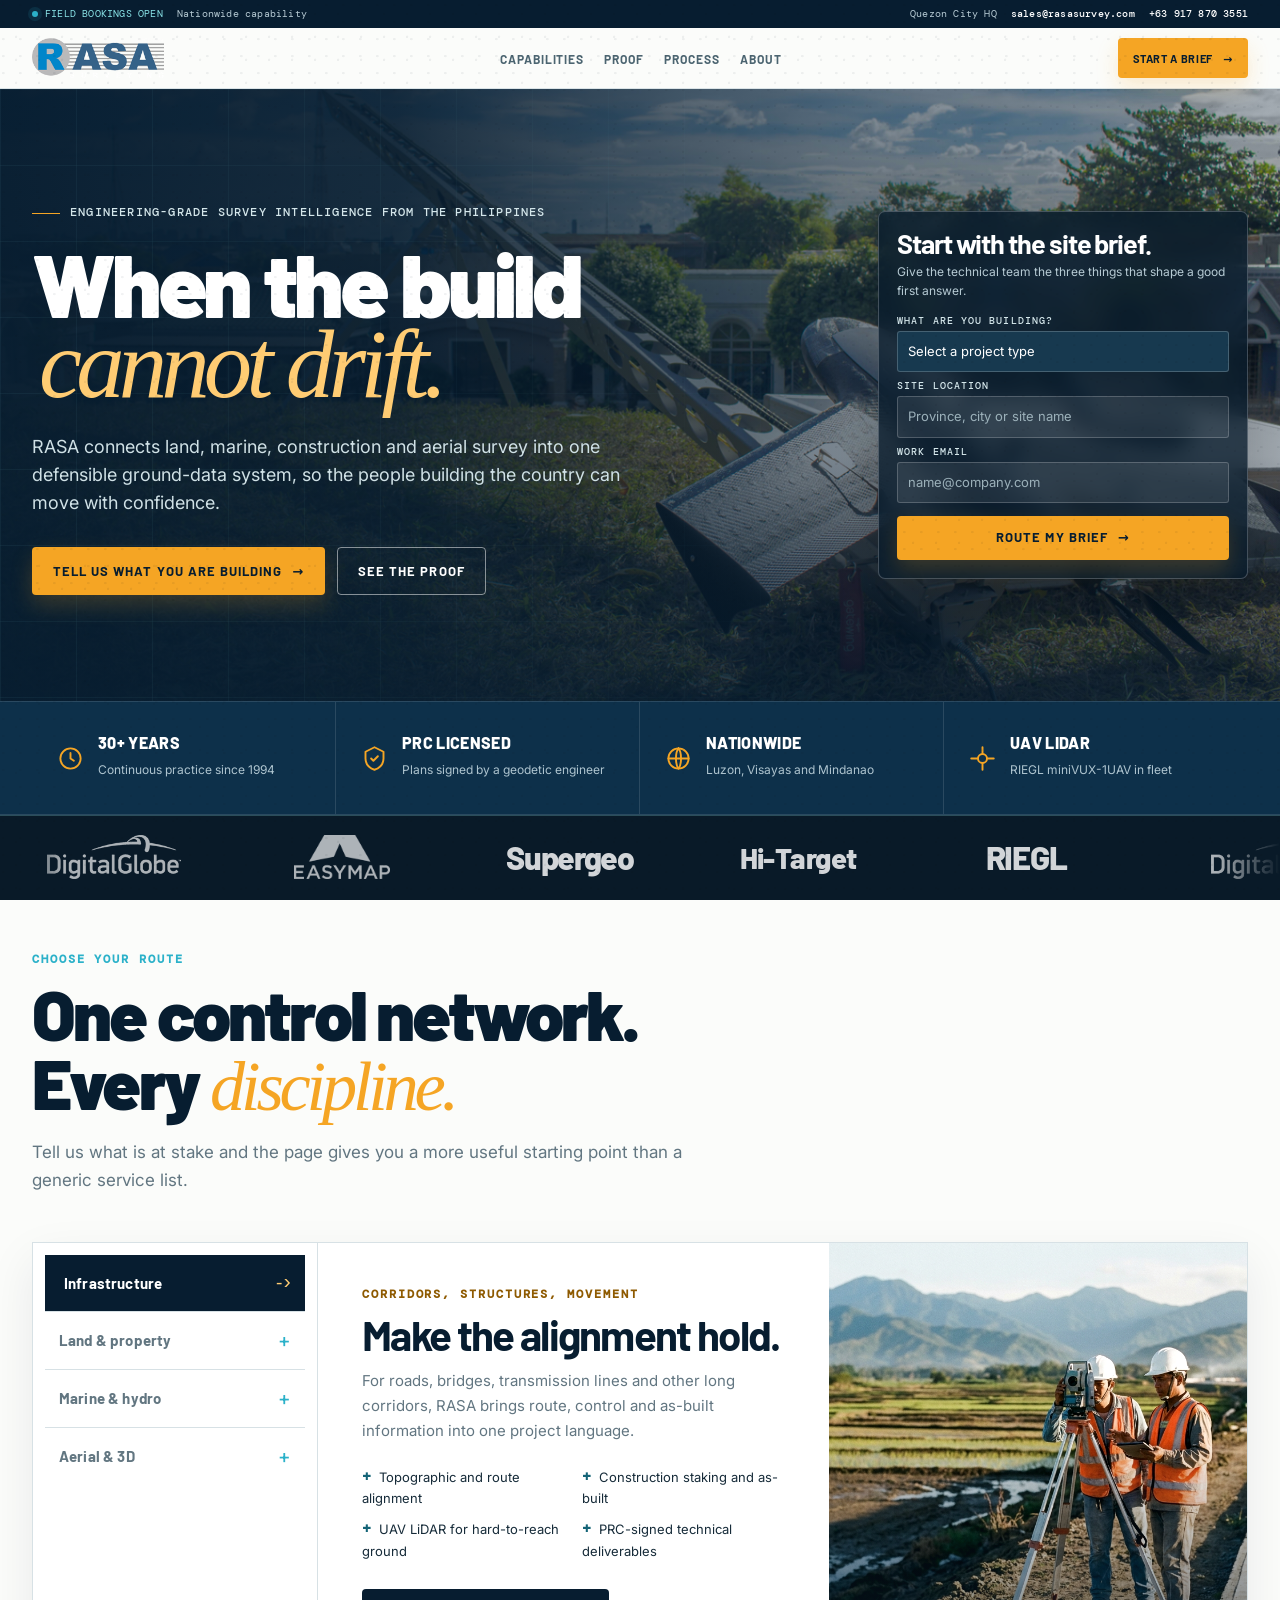
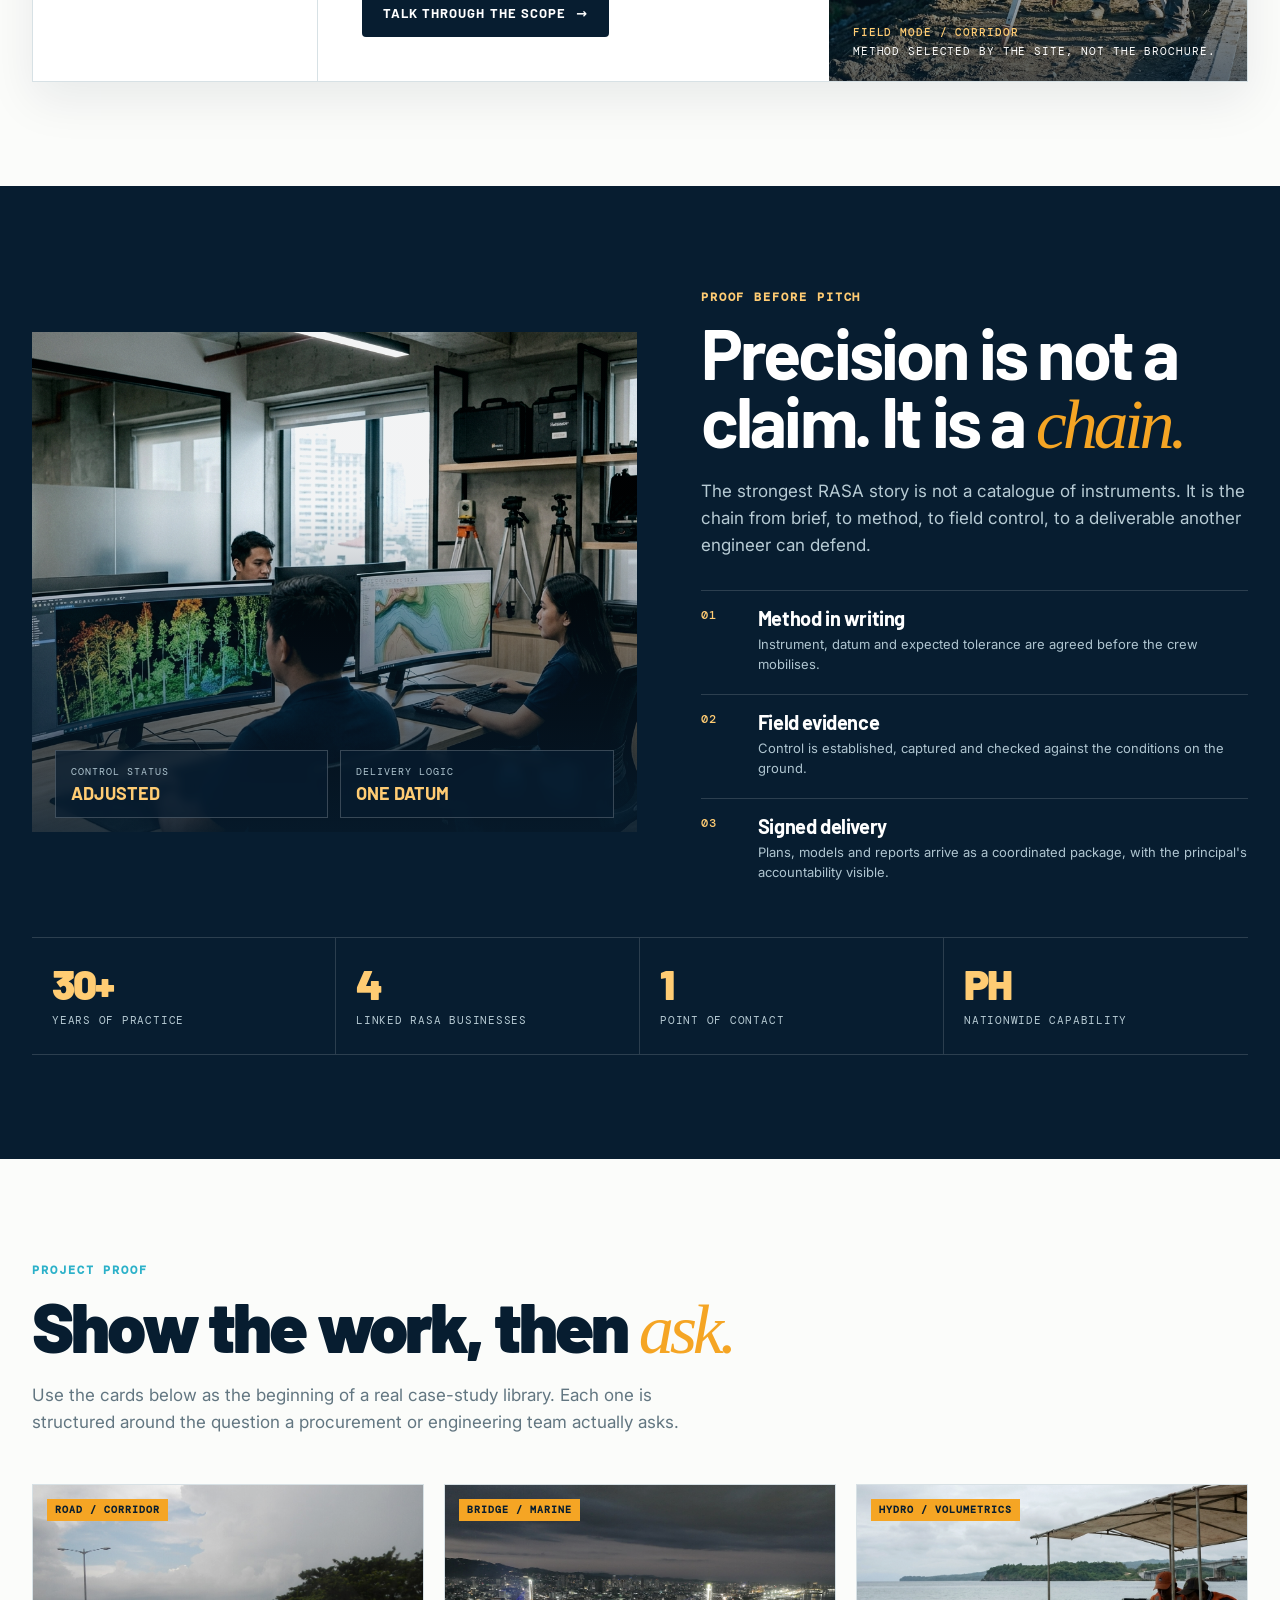
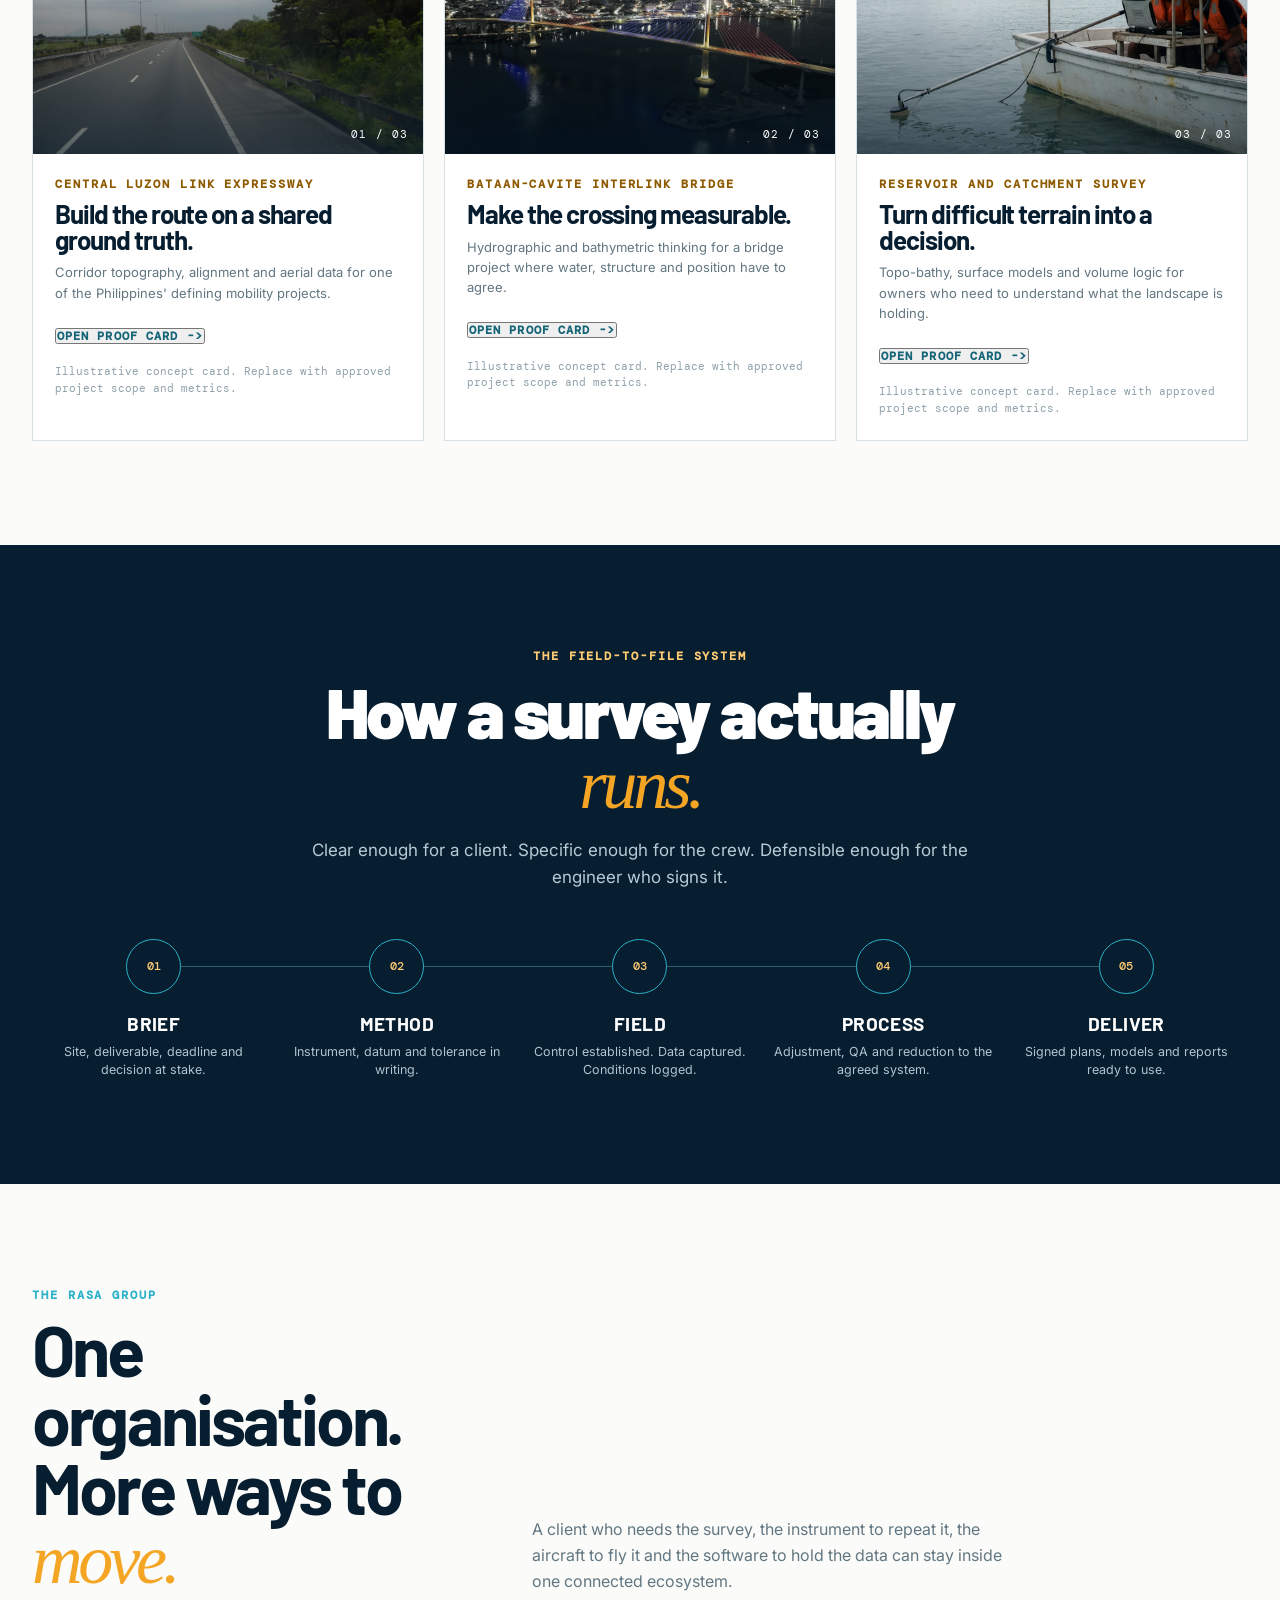
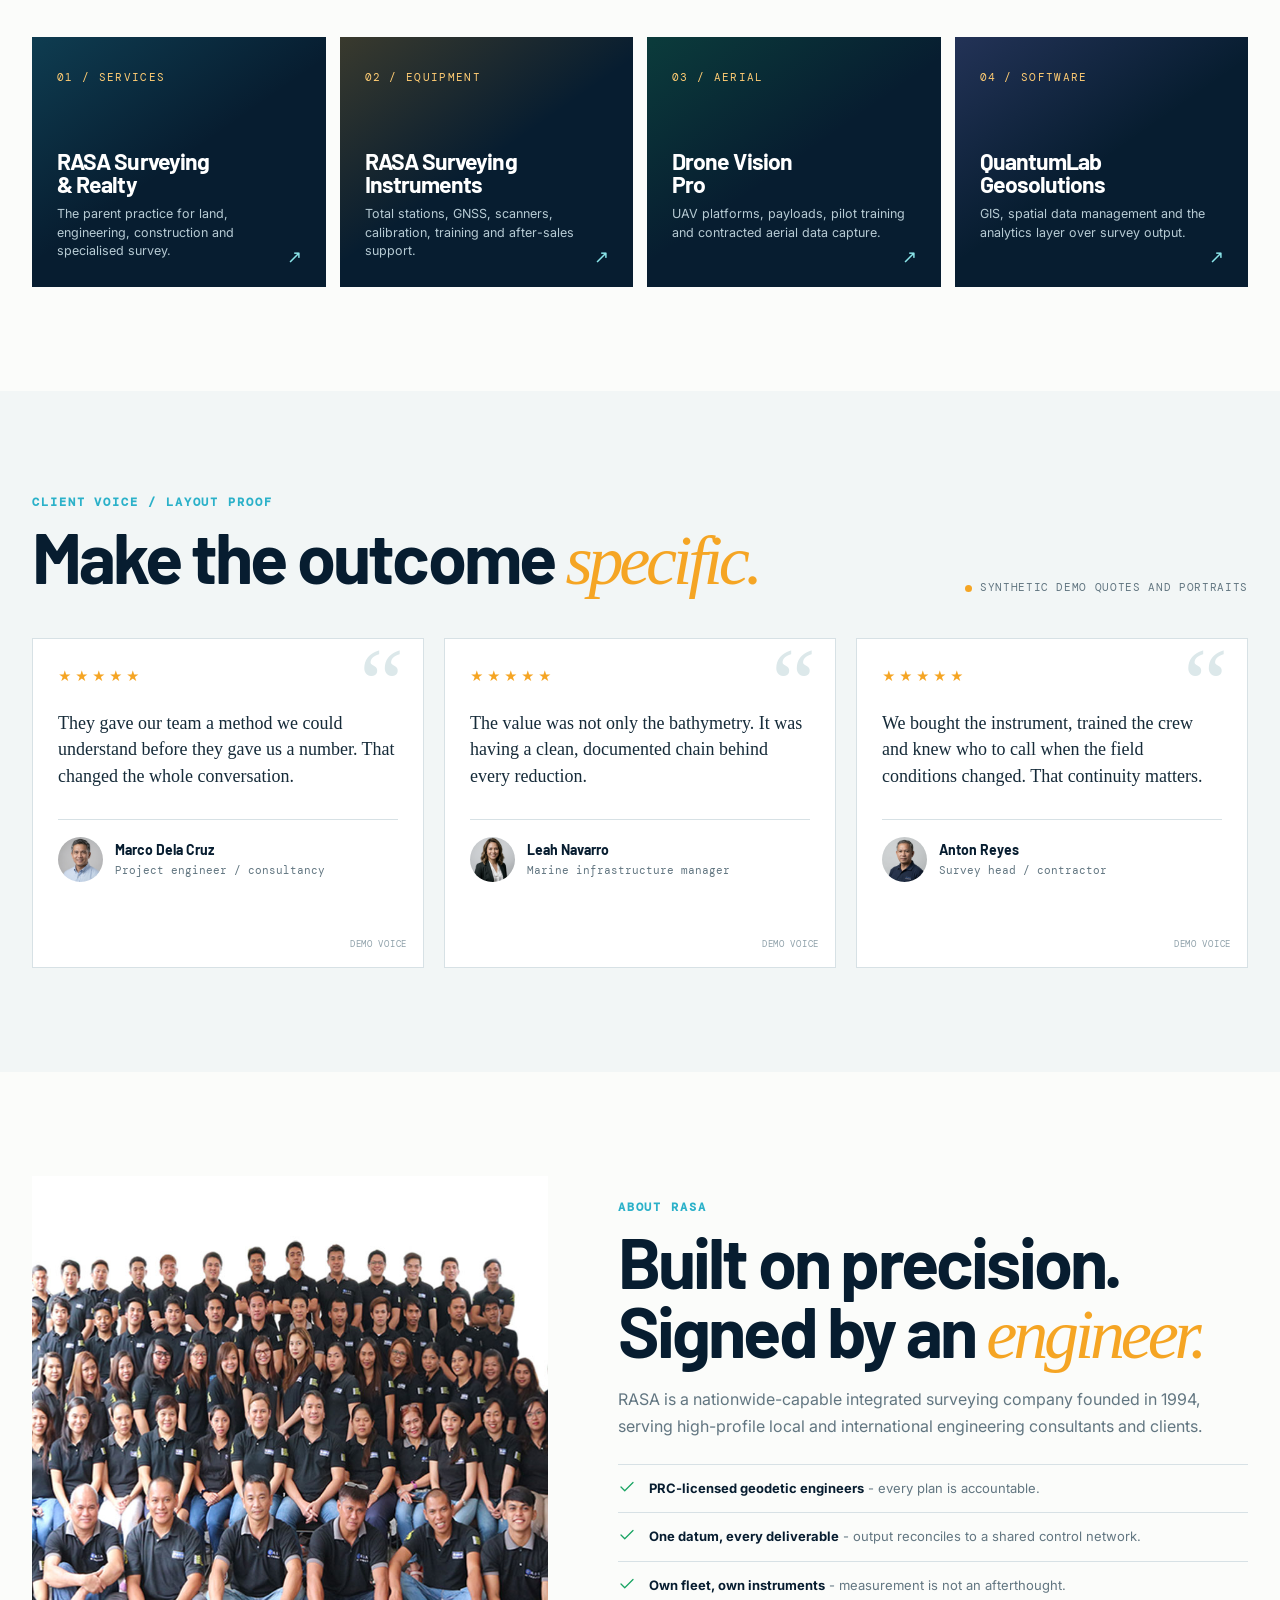
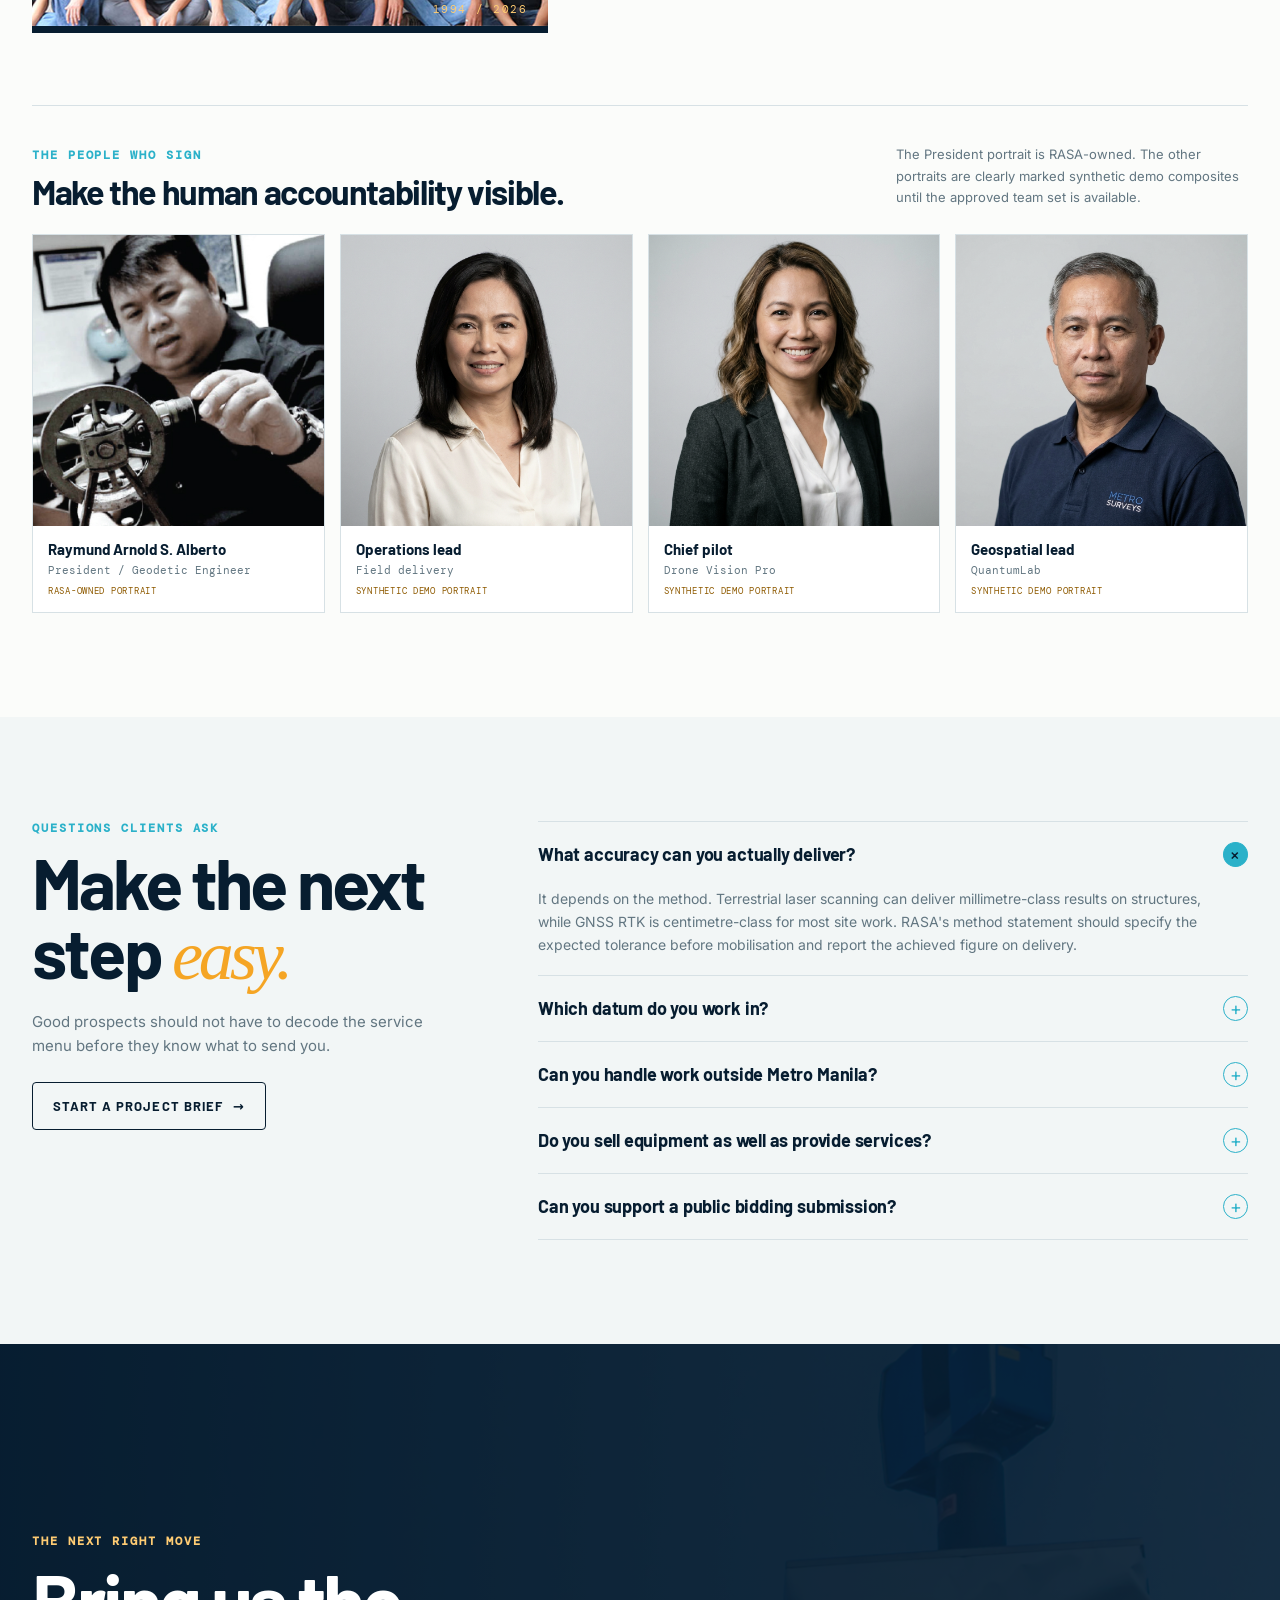
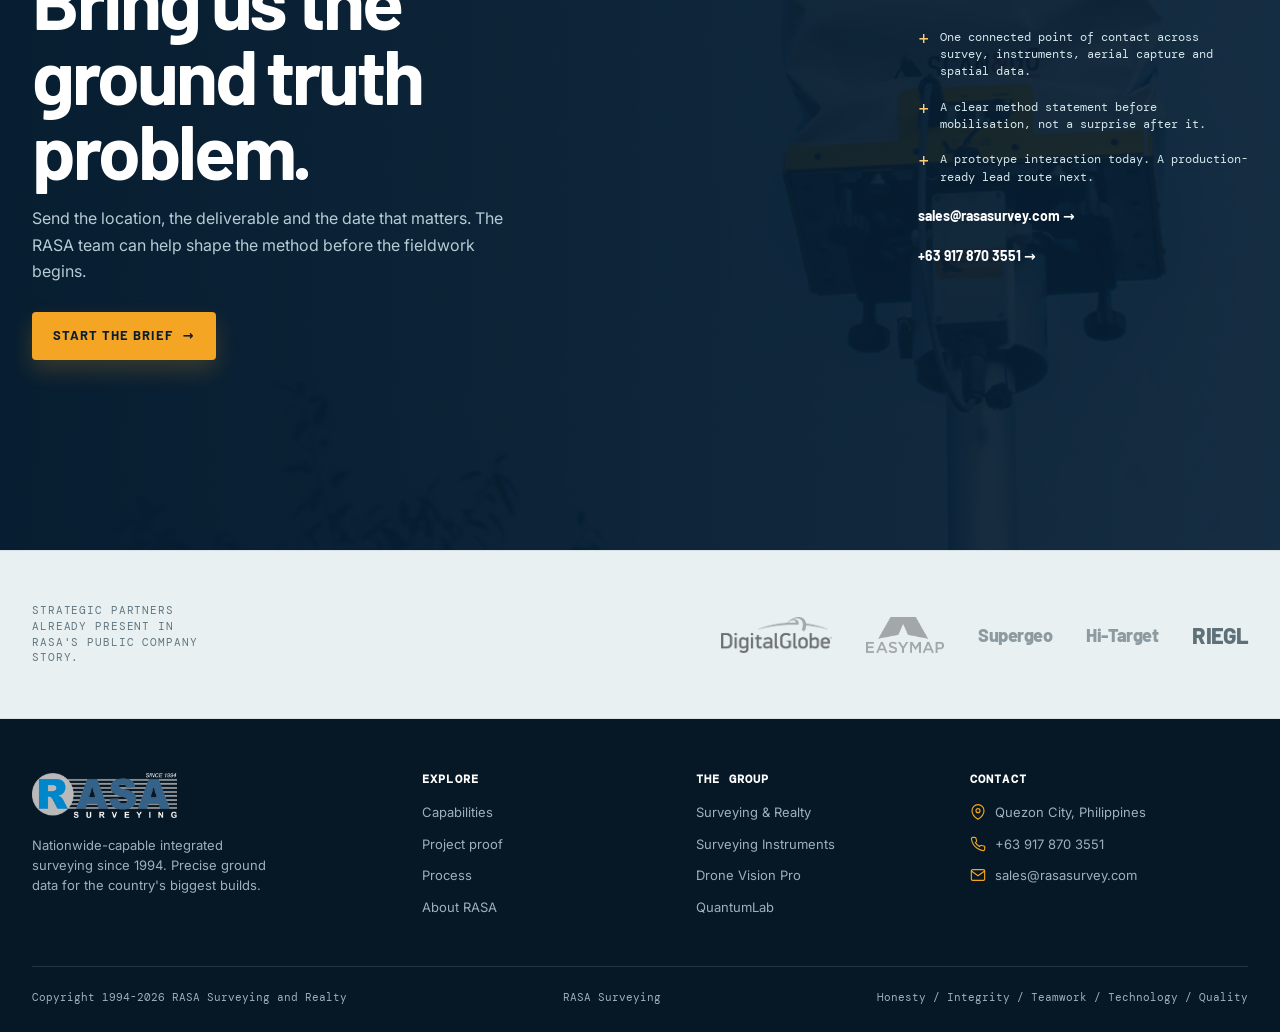
==== commit 668292b4: "Add branded RASA social preview" ====
--- a/concepts/06-the-standard.html
+++ b/concepts/06-the-standard.html
@@ -4,7 +4,20 @@
 <meta charset="utf-8">
 <meta name="viewport" content="width=device-width, initial-scale=1">
 <meta name="description" content="RASA Surveying and Realty. Engineering-grade survey intelligence for Philippine infrastructure, land, marine, construction and aerial projects.">
-<title>Concept 06 - The Standard - RASA</title>
+<title>RASA Surveying</title>
+<meta property="og:type" content="website">
+<meta property="og:url" content="https://vaestrada.github.io/rasa-surveying/concepts/06-the-standard.html">
+<meta property="og:title" content="RASA Surveying">
+<meta property="og:description" content="Engineering-grade survey intelligence for the Philippines.">
+<meta property="og:image" content="https://vaestrada.github.io/rasa-surveying/assets/og/rasa-surveying.png">
+<meta property="og:image:type" content="image/png">
+<meta property="og:image:width" content="1200">
+<meta property="og:image:height" content="630">
+<meta property="og:image:alt" content="RASA Surveying branded social card with survey UAV imagery, proof points, and technology partners">
+<meta name="twitter:card" content="summary_large_image">
+<meta name="twitter:title" content="RASA Surveying">
+<meta name="twitter:description" content="Engineering-grade survey intelligence for the Philippines.">
+<meta name="twitter:image" content="https://vaestrada.github.io/rasa-surveying/assets/og/rasa-surveying.png">
 <link rel="preconnect" href="https://fonts.googleapis.com">
 <link rel="preconnect" href="https://fonts.gstatic.com" crossorigin>
 <link href="https://fonts.googleapis.com/css2?family=Barlow:wght@500;600;700;800;900&family=DM+Mono:wght@400;500&family=Inter:wght@400;500;600;700&display=swap" rel="stylesheet">
@@ -259,11 +272,11 @@
 <section class="partner-strip" aria-label="Strategic global partners"><div class="wrap"><p>Strategic partners already present in RASA's public company story.</p><div class="partner-logos"><img src="../assets/img/rasa-DigitalGlobe.png" alt="DigitalGlobe"><img src="../assets/img/rasa-easymap-uav-logo.png" alt="Easymap UAV"><span class="partner-wordmark">Supergeo</span><span class="partner-wordmark">Hi-Target</span><span class="riegl">RIEGL</span></div></div></section>
 </main>
 
-<footer><div class="wrap"><div class="footer-grid"><div class="footer-brand"><a class="logo" href="#top"><img src="../assets/img/rasa-logo.png" alt="RASA Surveying and Realty"></a><p>Nationwide-capable integrated surveying since 1994. Precise ground data for the country's biggest builds.</p></div><div><h4>Explore</h4><ul><li><a href="#capabilities">Capabilities</a></li><li><a href="#projects">Project proof</a></li><li><a href="#process">Process</a></li><li><a href="#about">About RASA</a></li></ul></div><div><h4>The group</h4><ul><li><a href="#group">Surveying &amp; Realty</a></li><li><a href="#group">Surveying Instruments</a></li><li><a href="#group">Drone Vision Pro</a></li><li><a href="#group">QuantumLab</a></li></ul></div><div><h4>Contact</h4><div class="contact-row"><span class="icon"><svg viewBox="0 0 24 24"><path d="M21 10c0 7-9 13-9 13S3 17 3 10a9 9 0 0118 0z"></path><circle cx="12" cy="10" r="3"></circle></svg></span><span>Quezon City, Philippines</span></div><div class="contact-row"><span class="icon"><svg viewBox="0 0 24 24"><path d="M22 16.9v3a2 2 0 01-2.2 2 19.8 19.8 0 01-8.6-3.1 19.5 19.5 0 01-6-6A19.8 19.8 0 012.1 4.2 2 2 0 014.1 2h3a2 2 0 012 1.7c.1 1 .4 1.9.7 2.8a2 2 0 01-.4 2.1L8.1 9.9a16 16 0 006 6l1.3-1.3a2 2 0 012.1-.4c.9.3 1.8.6 2.8.7a2 2 0 012 2.2z"></path></svg></span><a href="tel:+639178703551">+63 917 870 3551</a></div><div class="contact-row"><span class="icon"><svg viewBox="0 0 24 24"><rect x="2" y="4" width="20" height="16" rx="2"></rect><path d="M22 6l-10 7L2 6"></path></svg></span><a href="mailto:sales@rasasurvey.com">sales@rasasurvey.com</a></div></div></div><div class="footer-bottom"><span>Copyright 1994-2026 RASA Surveying and Realty</span><span>Concept 06 / The Standard</span><span>Honesty / Integrity / Teamwork / Technology / Quality</span></div></div></footer>
+<footer><div class="wrap"><div class="footer-grid"><div class="footer-brand"><a class="logo" href="#top"><img src="../assets/img/rasa-logo.png" alt="RASA Surveying and Realty"></a><p>Nationwide-capable integrated surveying since 1994. Precise ground data for the country's biggest builds.</p></div><div><h4>Explore</h4><ul><li><a href="#capabilities">Capabilities</a></li><li><a href="#projects">Project proof</a></li><li><a href="#process">Process</a></li><li><a href="#about">About RASA</a></li></ul></div><div><h4>The group</h4><ul><li><a href="#group">Surveying &amp; Realty</a></li><li><a href="#group">Surveying Instruments</a></li><li><a href="#group">Drone Vision Pro</a></li><li><a href="#group">QuantumLab</a></li></ul></div><div><h4>Contact</h4><div class="contact-row"><span class="icon"><svg viewBox="0 0 24 24"><path d="M21 10c0 7-9 13-9 13S3 17 3 10a9 9 0 0118 0z"></path><circle cx="12" cy="10" r="3"></circle></svg></span><span>Quezon City, Philippines</span></div><div class="contact-row"><span class="icon"><svg viewBox="0 0 24 24"><path d="M22 16.9v3a2 2 0 01-2.2 2 19.8 19.8 0 01-8.6-3.1 19.5 19.5 0 01-6-6A19.8 19.8 0 012.1 4.2 2 2 0 014.1 2h3a2 2 0 012 1.7c.1 1 .4 1.9.7 2.8a2 2 0 01-.4 2.1L8.1 9.9a16 16 0 006 6l1.3-1.3a2 2 0 012.1-.4c.9.3 1.8.6 2.8.7a2 2 0 012 2.2z"></path></svg></span><a href="tel:+639178703551">+63 917 870 3551</a></div><div class="contact-row"><span class="icon"><svg viewBox="0 0 24 24"><rect x="2" y="4" width="20" height="16" rx="2"></rect><path d="M22 6l-10 7L2 6"></path></svg></span><a href="mailto:sales@rasasurvey.com">sales@rasasurvey.com</a></div></div></div><div class="footer-bottom"><span>Copyright 1994-2026 RASA Surveying and Realty</span><span>RASA Surveying</span><span>Honesty / Integrity / Teamwork / Technology / Quality</span></div></div></footer>
 
 <button class="back-top" id="back-top" type="button" aria-label="Back to top"><span aria-hidden="true">&#8593;</span><span>Back to top</span></button>
 
-<div class="cbar"><div class="cbar-left"><a href="../index.html">&#8592; All concepts</a><span class="name">06 / The Standard</span></div><div class="cbar-right"><a href="01-instrument-grade.html">01</a><a href="02-national-record.html">02</a><a href="03-bid-book.html">03</a><a href="04-exchange.html">04</a><a href="05-field-dispatch.html">05</a><a class="active" href="06-the-standard.html">06</a><button type="button" id="toggle-placeholders">Highlight demo assets</button><span class="tag">Concept prototype</span></div></div>
+<div class="cbar"><div class="cbar-left"><a href="../index.html">&#8592; All concepts</a><span class="name">RASA Surveying</span></div><div class="cbar-right"><a href="01-instrument-grade.html">01</a><a href="02-national-record.html">02</a><a href="03-bid-book.html">03</a><a href="04-exchange.html">04</a><a href="05-field-dispatch.html">05</a><a class="active" href="06-the-standard.html">06</a><button type="button" id="toggle-placeholders">Highlight demo assets</button><span class="tag">Concept prototype</span></div></div>
 
 <div class="modal" id="case-modal" role="dialog" aria-modal="true" aria-labelledby="modal-title"><div class="modal-card"><button class="modal-close" type="button" aria-label="Close project proof">&times;</button><div class="eyebrow" id="modal-kicker">Project proof</div><h2 id="modal-title">Project proof</h2><p id="modal-copy"></p><div class="modal-facts"><div><span>Question</span><b id="modal-question"></b></div><div><span>Method</span><b id="modal-method"></b></div><div><span>Output</span><b id="modal-output"></b></div></div><a class="btn btn-dark" href="#brief" id="modal-cta">Discuss a similar scope <span aria-hidden="true">&#8594;</span></a></div></div>
 
